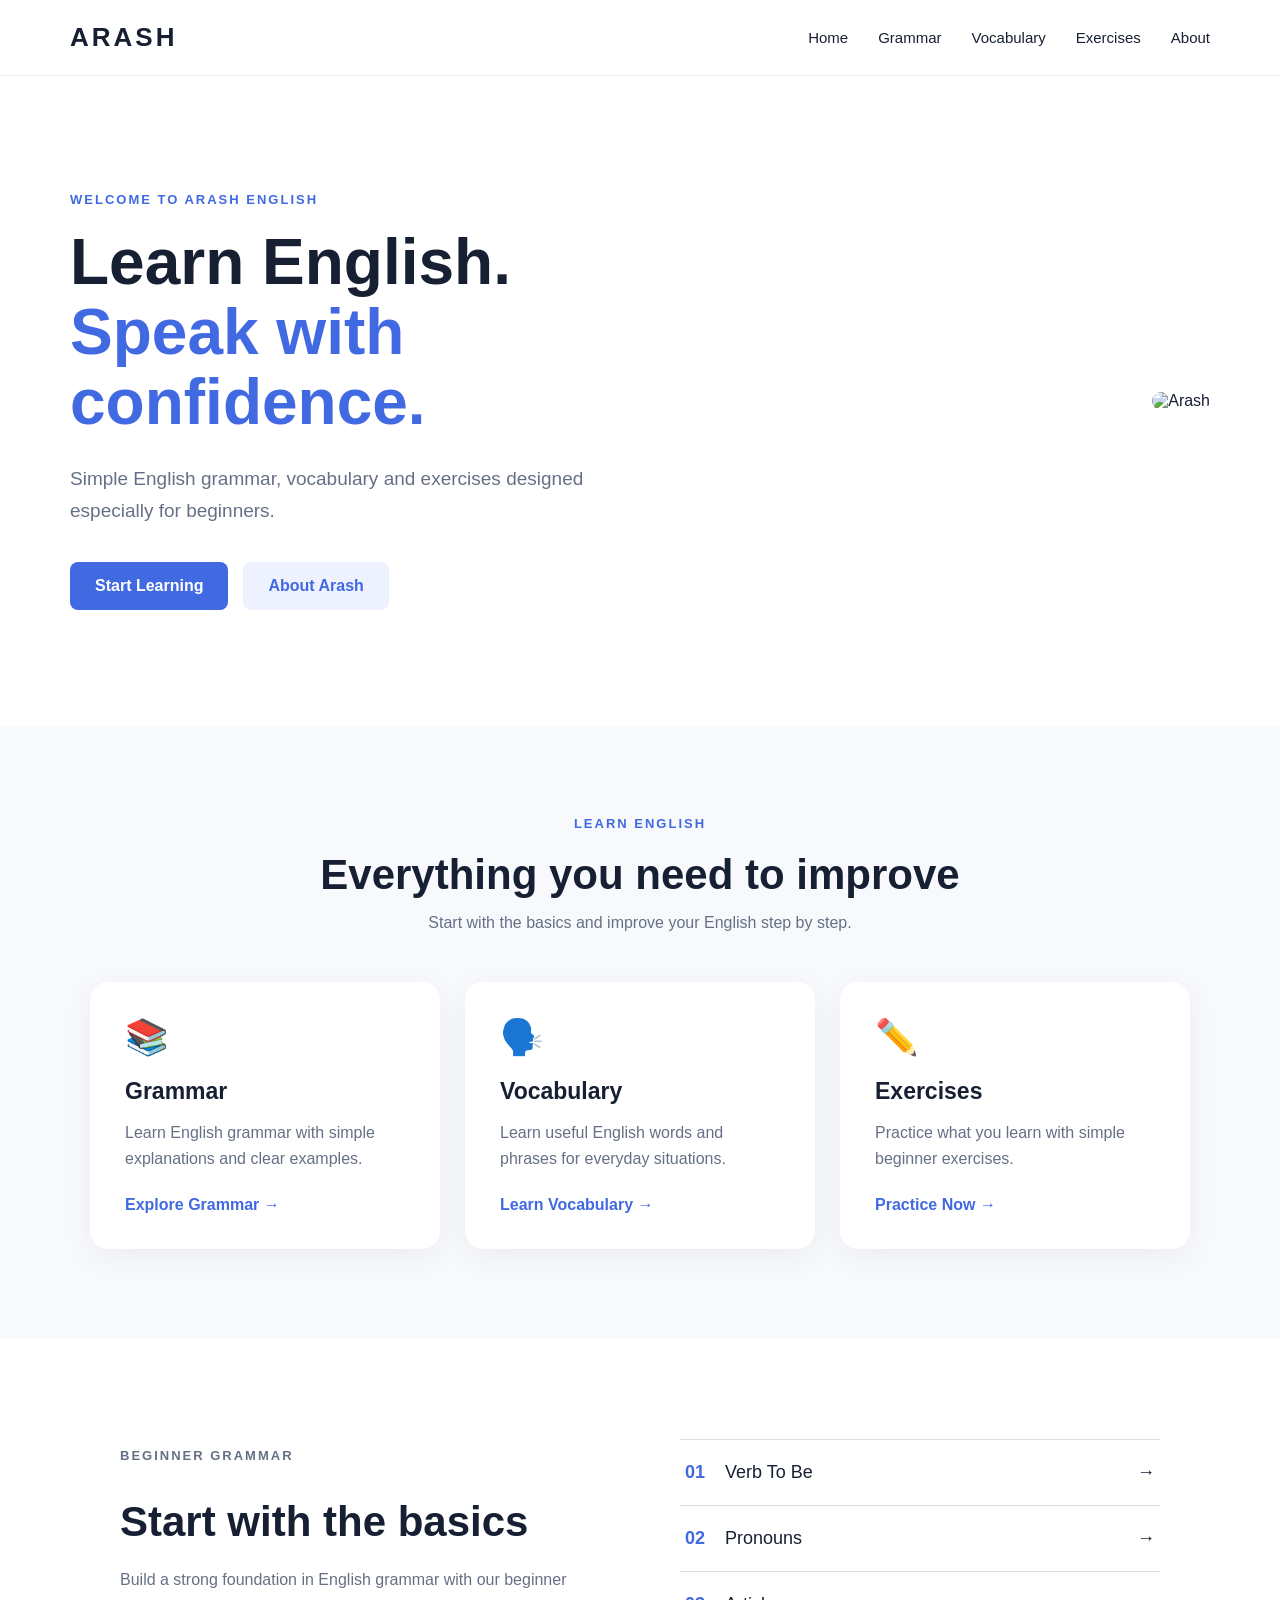
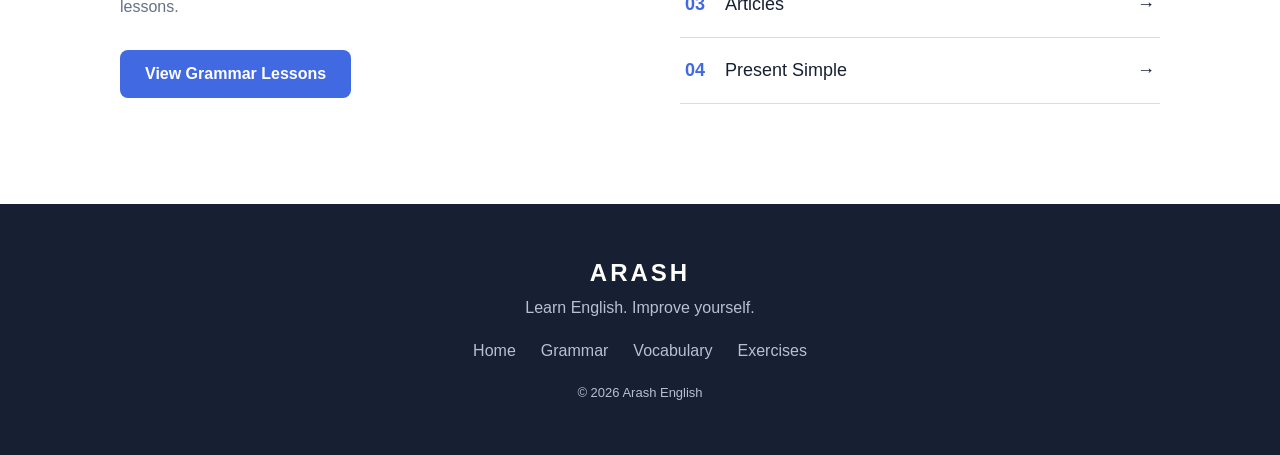
==== index.html @ e454b67d "Add files via upload" ====
<!DOCTYPE html>
<html lang="en">
<head>
    <meta charset="UTF-8">
    <meta name="viewport" content="width=device-width, initial-scale=1.0">

    <title>Arash English | Learn English</title>

    <link rel="stylesheet" href="style.css">
</head>

<body>

    <!-- Navigation -->
    <header>
        <nav class="navbar">

            <a href="index.html" class="logo">
                ARASH
            </a>

            <div class="nav-links">
                <a href="index.html">Home</a>
                <a href="grammar.html">Grammar</a>
                <a href="vocabulary.html">Vocabulary</a>
                <a href="exercises.html">Exercises</a>
                <a href="about.html">About</a>
            </div>

        </nav>
    </header>


    <!-- Hero -->
    <section class="hero">

        <div class="hero-content">

            <p class="eyebrow">
                WELCOME TO ARASH ENGLISH
            </p>

            <h1>
                Learn English.
                <span>Speak with confidence.</span>
            </h1>

            <p class="hero-description">
                Simple English grammar, vocabulary and exercises
                designed especially for beginners.
            </p>

            <div class="hero-buttons">
                <a href="grammar.html" class="button">
                    Start Learning
                </a>

                <a href="about.html" class="button secondary">
                    About Arash
                </a>
            </div>

        </div>


        <div class="hero-photo">

            <img src="images/arash.jpg" alt="Arash">

        </div>

    </section>


    <!-- Learning sections -->
    <section class="learning">

        <p class="eyebrow center">
            LEARN ENGLISH
        </p>

        <h2>Everything you need to improve</h2>

        <p class="section-description">
            Start with the basics and improve your English step by step.
        </p>


        <div class="feature-grid">

            <a href="grammar.html" class="feature-card">

                <div class="icon">📚</div>

                <h3>Grammar</h3>

                <p>
                    Learn English grammar with simple explanations
                    and clear examples.
                </p>

                <span>Explore Grammar →</span>

            </a>


            <a href="vocabulary.html" class="feature-card">

                <div class="icon">🗣️</div>

                <h3>Vocabulary</h3>

                <p>
                    Learn useful English words and phrases
                    for everyday situations.
                </p>

                <span>Learn Vocabulary →</span>

            </a>


            <a href="exercises.html" class="feature-card">

                <div class="icon">✏️</div>

                <h3>Exercises</h3>

                <p>
                    Practice what you learn with simple
                    beginner exercises.
                </p>

                <span>Practice Now →</span>

            </a>

        </div>

    </section>


    <!-- Grammar preview -->
    <section class="grammar-preview">

        <div>

            <p class="eyebrow">
                BEGINNER GRAMMAR
            </p>

            <h2>
                Start with the basics
            </h2>

            <p>
                Build a strong foundation in English grammar
                with our beginner lessons.
            </p>

            <a href="grammar.html" class="button">
                View Grammar Lessons
            </a>

        </div>


        <div class="grammar-list">

            <a href="grammar.html">
                <strong>01</strong>
                Verb To Be
                <span>→</span>
            </a>

            <a href="grammar.html">
                <strong>02</strong>
                Pronouns
                <span>→</span>
            </a>

            <a href="grammar.html">
                <strong>03</strong>
                Articles
                <span>→</span>
            </a>

            <a href="grammar.html">
                <strong>04</strong>
                Present Simple
                <span>→</span>
            </a>

        </div>

    </section>


    <!-- Footer -->
    <footer>

        <h2>ARASH</h2>

        <p>
            Learn English. Improve yourself.
        </p>

        <div class="footer-links">
            <a href="index.html">Home</a>
            <a href="grammar.html">Grammar</a>
            <a href="vocabulary.html">Vocabulary</a>
            <a href="exercises.html">Exercises</a>
        </div>

        <p class="copyright">
            © 2026 Arash English
        </p>

    </footer>

</body>
</html>
---- style.css ----
* {
    margin: 0;
    padding: 0;
    box-sizing: border-box;
}

body {
    font-family: Arial, sans-serif;
    color: #172033;
    background: #ffffff;
}


/* NAVIGATION */

header {
    border-bottom: 1px solid #eeeeee;
}

.navbar {
    max-width: 1200px;
    margin: auto;
    padding: 22px 30px;

    display: flex;
    align-items: center;
    justify-content: space-between;
}

.logo {
    font-size: 26px;
    font-weight: bold;
    letter-spacing: 3px;
    color: #172033;
    text-decoration: none;
}

.nav-links {
    display: flex;
    gap: 30px;
}

.nav-links a {
    color: #172033;
    text-decoration: none;
    font-size: 15px;
}

.nav-links a:hover {
    color: #4169e1;
}


/* HERO */

.hero {
    max-width: 1200px;
    margin: auto;

    min-height: 650px;

    padding: 80px 30px;

    display: flex;
    align-items: center;
    justify-content: space-between;

    gap: 60px;
}

.hero-content {
    max-width: 650px;
}

.eyebrow {
    color: #4169e1;
    font-size: 13px;
    font-weight: bold;
    letter-spacing: 2px;
    margin-bottom: 20px;
}

.hero h1 {
    font-size: 64px;
    line-height: 1.1;
    margin-bottom: 25px;
}

.hero h1 span {
    display: block;
    color: #4169e1;
}

.hero-description {
    color: #667085;
    font-size: 19px;
    line-height: 1.7;
    max-width: 580px;
    margin-bottom: 35px;
}

.hero-buttons {
    display: flex;
    gap: 15px;
}

.button {
    display: inline-block;

    padding: 15px 25px;

    background: #4169e1;
    color: white;

    text-decoration: none;

    border-radius: 8px;

    font-weight: bold;
}

.button:hover {
    background: #3154c7;
}

.button.secondary {
    background: #eef2ff;
    color: #4169e1;
}

.hero-photo img {
    width: 380px;
    height: 420px;

    object-fit: cover;

    border-radius: 30px;
}


/* LEARNING */

.learning {
    background: #f7f9fc;
    padding: 90px 30px;

    text-align: center;
}

.center {
    text-align: center;
}

.learning h2 {
    font-size: 42px;
    margin-bottom: 15px;
}

.section-description {
    color: #667085;
    margin-bottom: 50px;
}

.feature-grid {
    max-width: 1100px;
    margin: auto;

    display: grid;
    grid-template-columns: repeat(3, 1fr);

    gap: 25px;
}

.feature-card {
    background: white;

    padding: 35px;

    border-radius: 18px;

    text-align: left;

    text-decoration: none;

    color: #172033;

    box-shadow: 0 8px 30px rgba(0,0,0,0.05);

    transition: transform 0.2s;
}

.feature-card:hover {
    transform: translateY(-5px);
}

.icon {
    font-size: 35px;
    margin-bottom: 20px;
}

.feature-card h3 {
    font-size: 23px;
    margin-bottom: 15px;
}

.feature-card p {
    color: #667085;
    line-height: 1.6;
    margin-bottom: 25px;
}

.feature-card span {
    color: #4169e1;
    font-weight: bold;
}


/* GRAMMAR PREVIEW */

.grammar-preview {
    max-width: 1100px;
    margin: auto;

    padding: 100px 30px;

    display: grid;

    grid-template-columns: 1fr 1fr;

    gap: 80px;

    align-items: center;
}

.grammar-preview h2 {
    font-size: 42px;
    margin-bottom: 20px;
}

.grammar-preview p {
    color: #667085;
    line-height: 1.7;
    margin-bottom: 30px;
}

.grammar-list {
    border-top: 1px solid #ddd;
}

.grammar-list a {
    display: flex;

    align-items: center;

    gap: 20px;

    padding: 22px 5px;

    border-bottom: 1px solid #ddd;

    color: #172033;

    text-decoration: none;

    font-size: 18px;
}

.grammar-list strong {
    color: #4169e1;
}

.grammar-list span {
    margin-left: auto;
}


/* GENERAL PAGES */

.page {
    max-width: 1100px;

    margin: auto;

    padding: 80px 30px;
}

.page h1 {
    font-size: 52px;
    margin-bottom: 20px;
}

.page-intro {
    color: #667085;

    font-size: 18px;

    line-height: 1.7;

    max-width: 650px;

    margin-bottom: 50px;
}


/* LESSON GRID */

.lesson-grid {
    display: grid;

    grid-template-columns: repeat(3, 1fr);

    gap: 25px;
}

.lesson-card {
    padding: 30px;

    border: 1px solid #eeeeee;

    border-radius: 15px;

    text-decoration: none;

    color: #172033;

    transition: 0.2s;
}

.lesson-card:hover {
    border-color: #4169e1;

    transform: translateY(-4px);
}

.lesson-card > span {
    color: #4169e1;

    font-weight: bold;
}

.lesson-card h2 {
    margin: 20px 0 12px;
}

.lesson-card p {
    color: #667085;

    line-height: 1.6;

    margin-bottom: 25px;
}

.lesson-card strong {
    color: #4169e1;
}


/* LESSON */

.lesson {
    max-width: 900px;

    margin: auto;

    padding: 70px 30px;
}

.lesson h1 {
    font-size: 52px;

    margin-bottom: 20px;
}

.lesson-box {
    background: #f7f9fc;

    padding: 35px;

    border-radius: 15px;

    margin-bottom: 25px;
}

.lesson-box h2 {
    margin-bottom: 15px;
}

.lesson-box p {
    color: #4b5563;

    line-height: 1.7;
}

.examples {
    display: flex;

    flex-direction: column;

    gap: 10px;

    margin-top: 15px;
}


/* TABLE */

table {
    width: 100%;

    border-collapse: collapse;

    margin-top: 25px;

    background: white;
}

th,
td {
    padding: 15px;

    text-align: left;

    border-bottom: 1px solid #eeeeee;
}

th {
    background: #4169e1;

    color: white;
}


/* PRACTICE */

.practice button,
.exercise button {
    border: none;

    background: #eef2ff;

    color: #4169e1;

    padding: 12px 20px;

    border-radius: 7px;

    margin: 15px 5px 5px 0;

    cursor: pointer;

    font-weight: bold;
}

.practice button:hover,
.exercise button:hover {
    background: #4169e1;

    color: white;
}

#result,
[id^="answer"] {
    margin-top: 20px;

    font-weight: bold;

    color: #4169e1 !important;
}


/* VOCABULARY */

.word-grid {
    display: grid;

    grid-template-columns: repeat(3, 1fr);

    gap: 25px;
}

.word-card {
    padding: 30px;

    background: #f7f9fc;

    border-radius: 15px;
}

.word-card h2 {
    margin-bottom: 15px;
}

.word-card p {
    color: #667085;

    line-height: 1.6;

    margin-bottom: 20px;
}


/* EXERCISES */

.exercise {
    background: #f7f9fc;

    padding: 35px;

    border-radius: 15px;

    margin-bottom: 25px;
}

.exercise h2 {
    margin-bottom: 20px;
}

.exercise p {
    font-size: 18px;

    margin-bottom: 15px;
}


/* ABOUT */

.about {
    max-width: 1000px;

    margin: auto;

    padding: 100px 30px;

    display: grid;

    grid-template-columns: 1fr 1fr;

    gap: 80px;

    align-items: center;
}

.about-image img {
    width: 100%;

    max-width: 400px;

    height: 450px;

    object-fit: cover;

    border-radius: 25px;
}

.about-text h1 {
    font-size: 50px;

    line-height: 1.1;

    margin-bottom: 25px;
}

.about-text h1 span {
    color: #4169e1;
}

.about-text p:not(.eyebrow) {
    color: #667085;

    line-height: 1.8;

    margin-bottom: 20px;
}


/* FOOTER */

footer {
    background: #172033;

    color: white;

    text-align: center;

    padding: 55px 20px;
}

footer h2 {
    margin-bottom: 12px;

    letter-spacing: 3px;
}

footer p {
    color: #b8c0d0;
}

.footer-links {
    margin: 25px 0;

    display: flex;

    justify-content: center;

    gap: 25px;
}

.footer-links a {
    color: #b8c0d0;

    text-decoration: none;
}

.copyright {
    font-size: 13px;
}


/* MOBILE */

@media (max-width: 800px) {

    .nav-links {
        gap: 12px;
    }

    .nav-links a {
        font-size: 13px;
    }

    .hero {
        flex-direction: column;

        text-align: center;

        padding-top: 60px;
    }

    .hero h1 {
        font-size: 45px;
    }

    .hero-buttons {
        justify-content: center;
    }

    .feature-grid,
    .lesson-grid,
    .word-grid {
        grid-template-columns: 1fr;
    }

    .grammar-preview,
    .about {
        grid-template-columns: 1fr;

        gap: 40px;
    }

    .grammar-preview {
        padding: 70px 30px;
    }

    .about {
        text-align: center;
    }

    .about-image img {
        margin: auto;
    }

}
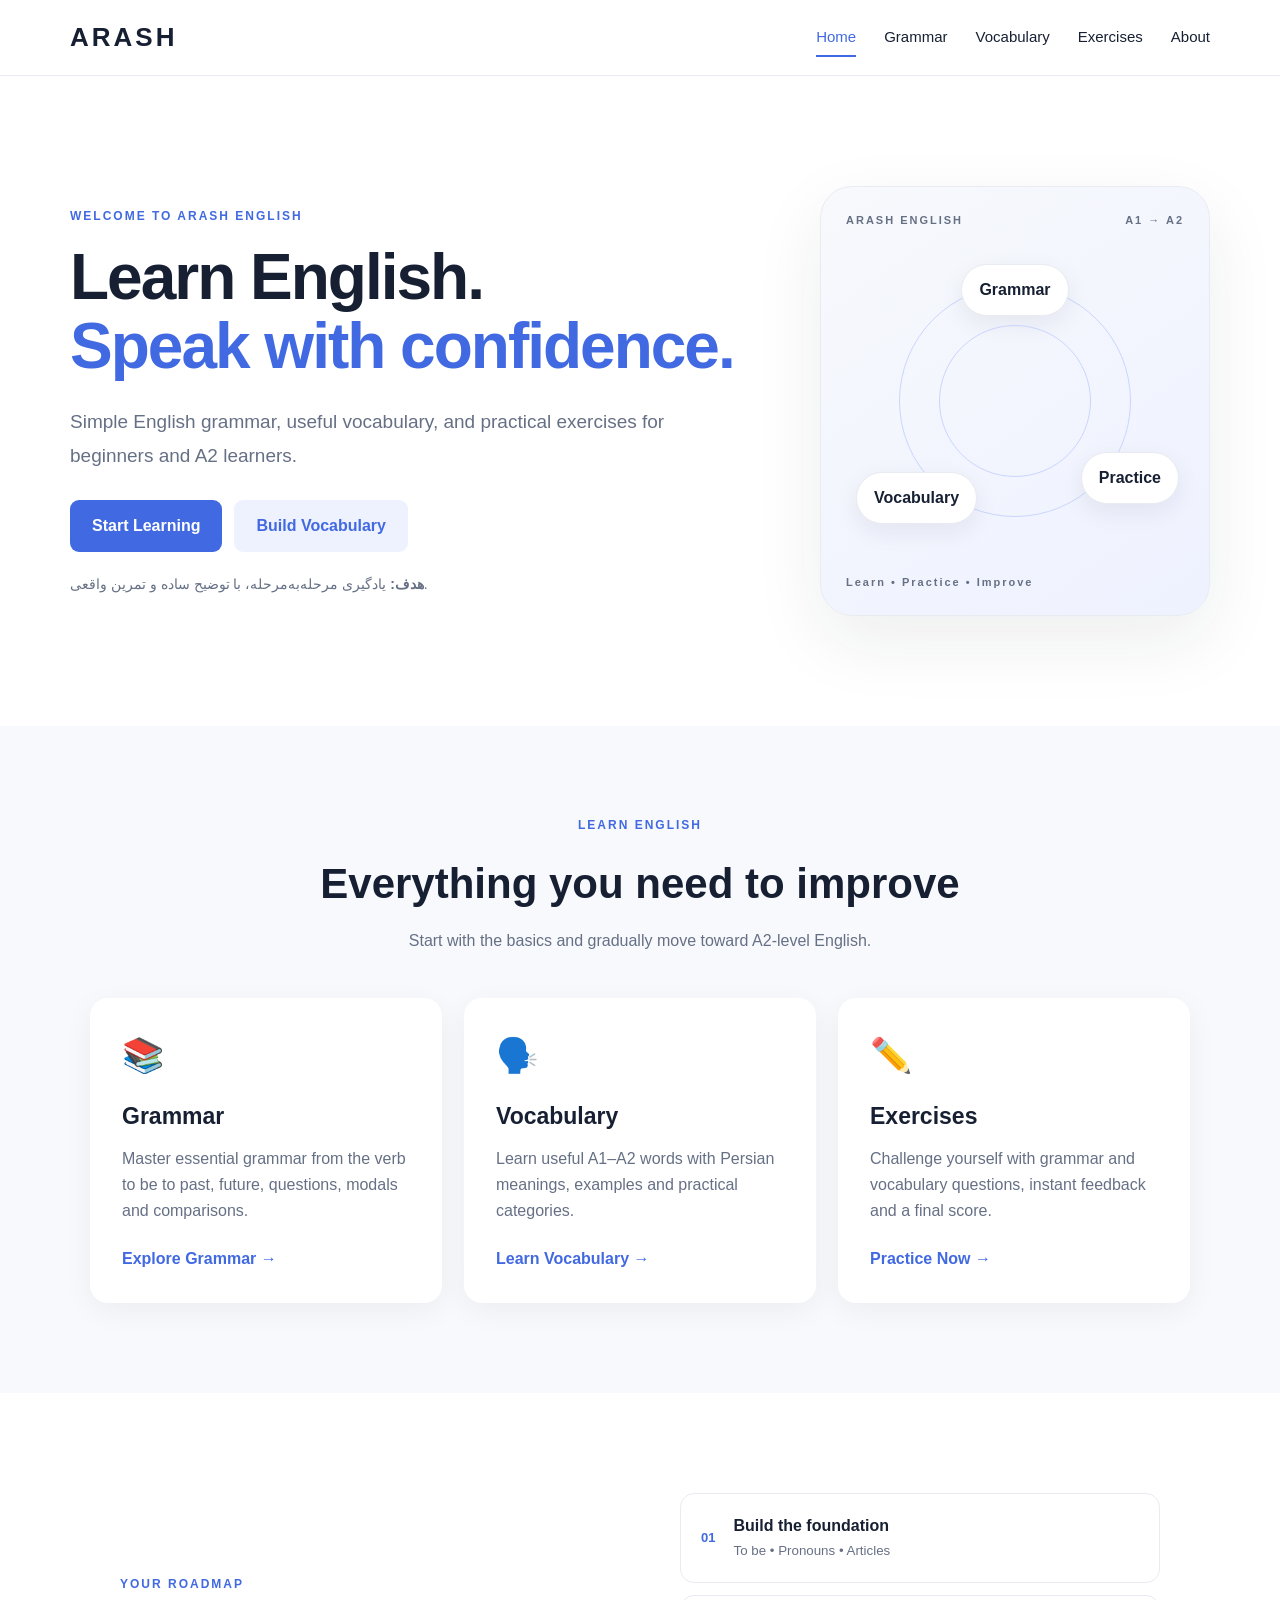
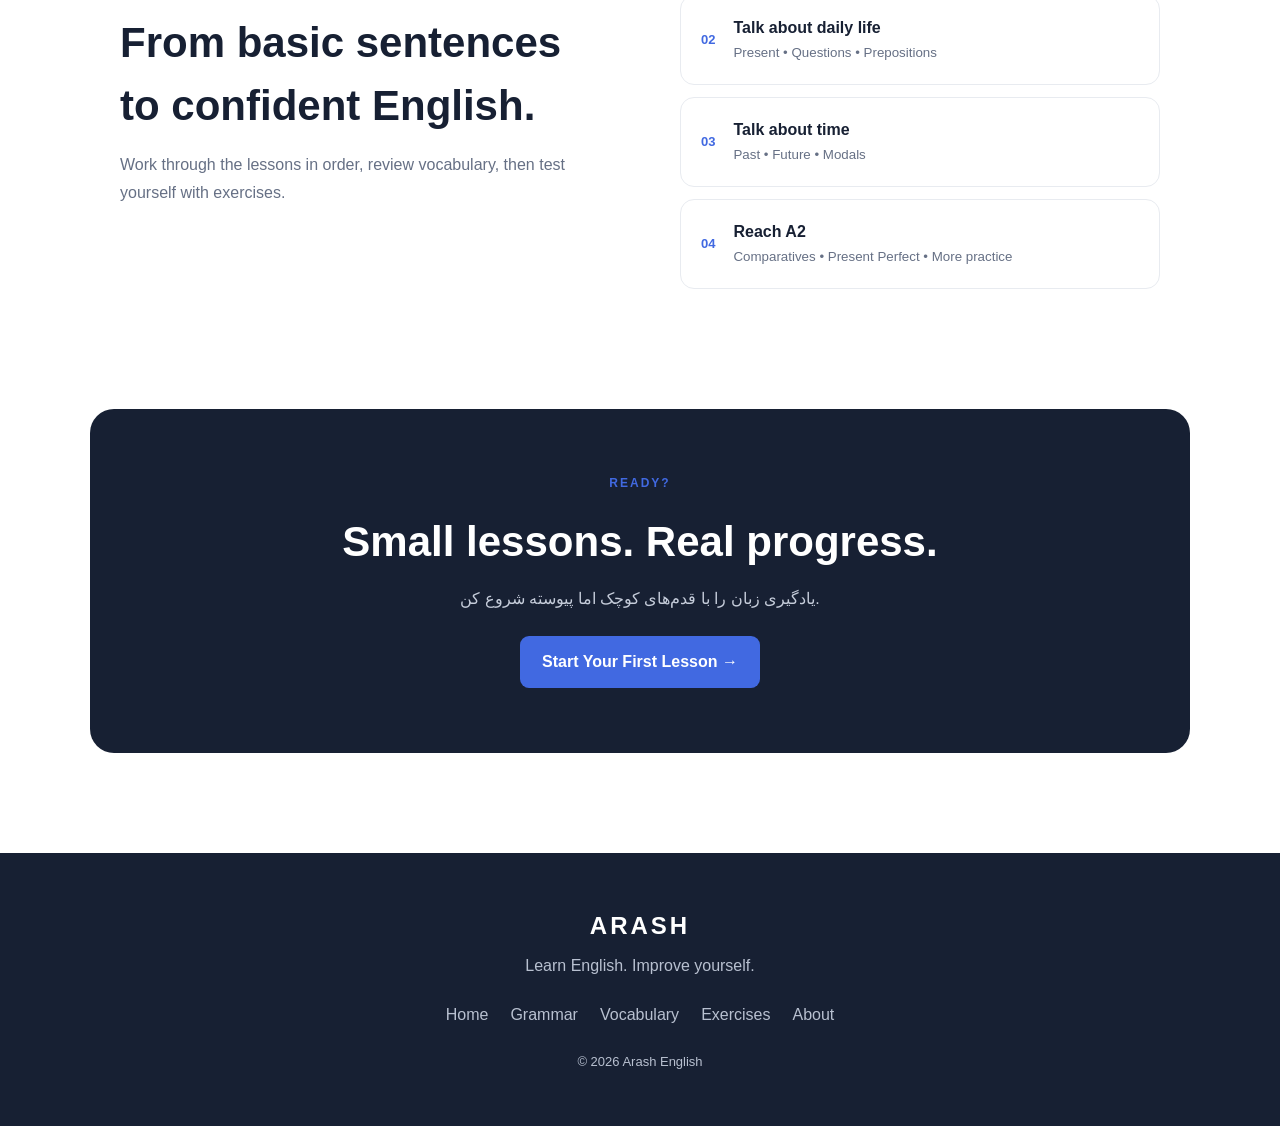
==== commit 13e6b066: "Add files via upload" ====
--- a/index.html
+++ b/index.html
@@ -1,222 +1,73 @@
-<!DOCTYPE html>
-<html lang="en">
-<head>
-    <meta charset="UTF-8">
-    <meta name="viewport" content="width=device-width, initial-scale=1.0">
-
-    <title>Arash English | Learn English</title>
-
-    <link rel="stylesheet" href="style.css">
-</head>
-
-<body>
-
-    <!-- Navigation -->
-    <header>
-        <nav class="navbar">
-
-            <a href="index.html" class="logo">
-                ARASH
-            </a>
-
-            <div class="nav-links">
-                <a href="index.html">Home</a>
-                <a href="grammar.html">Grammar</a>
-                <a href="vocabulary.html">Vocabulary</a>
-                <a href="exercises.html">Exercises</a>
-                <a href="about.html">About</a>
-            </div>
-
-        </nav>
-    </header>
-
-
-    <!-- Hero -->
-    <section class="hero">
-
-        <div class="hero-content">
-
-            <p class="eyebrow">
-                WELCOME TO ARASH ENGLISH
-            </p>
-
-            <h1>
-                Learn English.
-                <span>Speak with confidence.</span>
-            </h1>
-
-            <p class="hero-description">
-                Simple English grammar, vocabulary and exercises
-                designed especially for beginners.
-            </p>
-
-            <div class="hero-buttons">
-                <a href="grammar.html" class="button">
-                    Start Learning
-                </a>
-
-                <a href="about.html" class="button secondary">
-                    About Arash
-                </a>
-            </div>
-
-        </div>
-
-
-        <div class="hero-photo">
-
-            <img src="images/arash.jpg" alt="Arash">
-
-        </div>
-
-    </section>
-
-
-    <!-- Learning sections -->
-    <section class="learning">
-
-        <p class="eyebrow center">
-            LEARN ENGLISH
-        </p>
-
-        <h2>Everything you need to improve</h2>
-
-        <p class="section-description">
-            Start with the basics and improve your English step by step.
-        </p>
-
-
-        <div class="feature-grid">
-
-            <a href="grammar.html" class="feature-card">
-
-                <div class="icon">📚</div>
-
-                <h3>Grammar</h3>
-
-                <p>
-                    Learn English grammar with simple explanations
-                    and clear examples.
-                </p>
-
-                <span>Explore Grammar →</span>
-
-            </a>
-
-
-            <a href="vocabulary.html" class="feature-card">
-
-                <div class="icon">🗣️</div>
-
-                <h3>Vocabulary</h3>
-
-                <p>
-                    Learn useful English words and phrases
-                    for everyday situations.
-                </p>
-
-                <span>Learn Vocabulary →</span>
-
-            </a>
-
-
-            <a href="exercises.html" class="feature-card">
-
-                <div class="icon">✏️</div>
-
-                <h3>Exercises</h3>
-
-                <p>
-                    Practice what you learn with simple
-                    beginner exercises.
-                </p>
-
-                <span>Practice Now →</span>
-
-            </a>
-
-        </div>
-
-    </section>
-
-
-    <!-- Grammar preview -->
-    <section class="grammar-preview">
-
-        <div>
-
-            <p class="eyebrow">
-                BEGINNER GRAMMAR
-            </p>
-
-            <h2>
-                Start with the basics
-            </h2>
-
-            <p>
-                Build a strong foundation in English grammar
-                with our beginner lessons.
-            </p>
-
-            <a href="grammar.html" class="button">
-                View Grammar Lessons
-            </a>
-
-        </div>
-
-
-        <div class="grammar-list">
-
-            <a href="grammar.html">
-                <strong>01</strong>
-                Verb To Be
-                <span>→</span>
-            </a>
-
-            <a href="grammar.html">
-                <strong>02</strong>
-                Pronouns
-                <span>→</span>
-            </a>
-
-            <a href="grammar.html">
-                <strong>03</strong>
-                Articles
-                <span>→</span>
-            </a>
-
-            <a href="grammar.html">
-                <strong>04</strong>
-                Present Simple
-                <span>→</span>
-            </a>
-
-        </div>
-
-    </section>
-
-
-    <!-- Footer -->
-    <footer>
-
-        <h2>ARASH</h2>
-
-        <p>
-            Learn English. Improve yourself.
-        </p>
-
-        <div class="footer-links">
-            <a href="index.html">Home</a>
-            <a href="grammar.html">Grammar</a>
-            <a href="vocabulary.html">Vocabulary</a>
-            <a href="exercises.html">Exercises</a>
-        </div>
-
-        <p class="copyright">
-            © 2026 Arash English
-        </p>
-
-    </footer>
-
-</body>
-</html>+<!DOCTYPE html>
+<html lang="en">
+<head>
+<meta charset="UTF-8">
+<meta name="viewport" content="width=device-width, initial-scale=1.0">
+<meta name="description" content="Arash English — simple English grammar, vocabulary and exercises for beginners and A2 learners.">
+<title>Arash English | Learn English</title>
+<link rel="stylesheet" href="style.css">
+</head>
+<body>
+<header>
+<nav class="navbar">
+<a href="index.html" class="logo">ARASH</a>
+<button class="menu-toggle" aria-label="Open menu" aria-expanded="false">☰</button>
+<div class="nav-links">
+<a class="active" href="index.html">Home</a>
+<a href="grammar.html">Grammar</a>
+<a href="vocabulary.html">Vocabulary</a>
+<a href="exercises.html">Exercises</a>
+<a href="about.html">About</a>
+</div>
+</nav>
+</header>
+
+<main>
+<section class="hero">
+<div class="hero-content">
+<p class="eyebrow">WELCOME TO ARASH ENGLISH</p>
+<h1>Learn English.<span>Speak with confidence.</span></h1>
+<p class="hero-description">Simple English grammar, useful vocabulary, and practical exercises for beginners and A2 learners.</p>
+<div class="hero-buttons">
+<a href="grammar.html" class="button">Start Learning</a>
+<a href="vocabulary.html" class="button secondary">Build Vocabulary</a>
+</div>
+<div class="hero-note"><strong>هدف:</strong> یادگیری مرحله‌به‌مرحله، با توضیح ساده و تمرین واقعی.</div>
+</div>
+<div class="hero-card">
+<div class="hero-card-top"><span>ARASH ENGLISH</span><span>A1 → A2</span></div>
+<div class="hero-orbit"><span>Grammar</span><span>Vocabulary</span><span>Practice</span></div>
+<div class="hero-card-bottom">Learn • Practice • Improve</div>
+</div>
+</section>
+
+<section class="learning">
+<p class="eyebrow center">LEARN ENGLISH</p>
+<h2>Everything you need to improve</h2>
+<p class="section-description">Start with the basics and gradually move toward A2-level English.</p>
+<div class="feature-grid">
+<a href="grammar.html" class="feature-card"><div class="icon">📚</div><h3>Grammar</h3><p>Master essential grammar from the verb to be to past, future, questions, modals and comparisons.</p><span>Explore Grammar →</span></a>
+<a href="vocabulary.html" class="feature-card"><div class="icon">🗣️</div><h3>Vocabulary</h3><p>Learn useful A1–A2 words with Persian meanings, examples and practical categories.</p><span>Learn Vocabulary →</span></a>
+<a href="exercises.html" class="feature-card"><div class="icon">✏️</div><h3>Exercises</h3><p>Challenge yourself with grammar and vocabulary questions, instant feedback and a final score.</p><span>Practice Now →</span></a>
+</div>
+</section>
+
+<section class="roadmap">
+<div><p class="eyebrow">YOUR ROADMAP</p><h2>From basic sentences to confident English.</h2><p>Work through the lessons in order, review vocabulary, then test yourself with exercises.</p></div>
+<div class="roadmap-steps">
+<div><b>01</b><span>Build the foundation<br><small>To be • Pronouns • Articles</small></span></div>
+<div><b>02</b><span>Talk about daily life<br><small>Present • Questions • Prepositions</small></span></div>
+<div><b>03</b><span>Talk about time<br><small>Past • Future • Modals</small></span></div>
+<div><b>04</b><span>Reach A2<br><small>Comparatives • Present Perfect • More practice</small></span></div>
+</div>
+</section>
+
+<section class="cta">
+<p class="eyebrow">READY?</p><h2>Small lessons. Real progress.</h2><p>یادگیری زبان را با قدم‌های کوچک اما پیوسته شروع کن.</p><a href="grammar.html" class="button">Start Your First Lesson →</a>
+</section>
+</main>
+
+<footer><h2>ARASH</h2><p>Learn English. Improve yourself.</p><div class="footer-links"><a href="index.html">Home</a><a href="grammar.html">Grammar</a><a href="vocabulary.html">Vocabulary</a><a href="exercises.html">Exercises</a><a href="about.html">About</a></div><p class="copyright">© 2026 Arash English</p></footer>
+<script src="script.js"></script>
+</body>
+</html>
--- a/style.css
+++ b/style.css
@@ -1,672 +1,37 @@
-* {
-    margin: 0;
-    padding: 0;
-    box-sizing: border-box;
-}
-
-body {
-    font-family: Arial, sans-serif;
-    color: #172033;
-    background: #ffffff;
-}
-
-
-/* NAVIGATION */
-
-header {
-    border-bottom: 1px solid #eeeeee;
-}
-
-.navbar {
-    max-width: 1200px;
-    margin: auto;
-    padding: 22px 30px;
-
-    display: flex;
-    align-items: center;
-    justify-content: space-between;
-}
-
-.logo {
-    font-size: 26px;
-    font-weight: bold;
-    letter-spacing: 3px;
-    color: #172033;
-    text-decoration: none;
-}
-
-.nav-links {
-    display: flex;
-    gap: 30px;
-}
-
-.nav-links a {
-    color: #172033;
-    text-decoration: none;
-    font-size: 15px;
-}
-
-.nav-links a:hover {
-    color: #4169e1;
-}
-
-
-/* HERO */
-
-.hero {
-    max-width: 1200px;
-    margin: auto;
-
-    min-height: 650px;
-
-    padding: 80px 30px;
-
-    display: flex;
-    align-items: center;
-    justify-content: space-between;
-
-    gap: 60px;
-}
-
-.hero-content {
-    max-width: 650px;
-}
-
-.eyebrow {
-    color: #4169e1;
-    font-size: 13px;
-    font-weight: bold;
-    letter-spacing: 2px;
-    margin-bottom: 20px;
-}
-
-.hero h1 {
-    font-size: 64px;
-    line-height: 1.1;
-    margin-bottom: 25px;
-}
-
-.hero h1 span {
-    display: block;
-    color: #4169e1;
-}
-
-.hero-description {
-    color: #667085;
-    font-size: 19px;
-    line-height: 1.7;
-    max-width: 580px;
-    margin-bottom: 35px;
-}
-
-.hero-buttons {
-    display: flex;
-    gap: 15px;
-}
-
-.button {
-    display: inline-block;
-
-    padding: 15px 25px;
-
-    background: #4169e1;
-    color: white;
-
-    text-decoration: none;
-
-    border-radius: 8px;
-
-    font-weight: bold;
-}
-
-.button:hover {
-    background: #3154c7;
-}
-
-.button.secondary {
-    background: #eef2ff;
-    color: #4169e1;
-}
-
-.hero-photo img {
-    width: 380px;
-    height: 420px;
-
-    object-fit: cover;
-
-    border-radius: 30px;
-}
-
-
-/* LEARNING */
-
-.learning {
-    background: #f7f9fc;
-    padding: 90px 30px;
-
-    text-align: center;
-}
-
-.center {
-    text-align: center;
-}
-
-.learning h2 {
-    font-size: 42px;
-    margin-bottom: 15px;
-}
-
-.section-description {
-    color: #667085;
-    margin-bottom: 50px;
-}
-
-.feature-grid {
-    max-width: 1100px;
-    margin: auto;
-
-    display: grid;
-    grid-template-columns: repeat(3, 1fr);
-
-    gap: 25px;
-}
-
-.feature-card {
-    background: white;
-
-    padding: 35px;
-
-    border-radius: 18px;
-
-    text-align: left;
-
-    text-decoration: none;
-
-    color: #172033;
-
-    box-shadow: 0 8px 30px rgba(0,0,0,0.05);
-
-    transition: transform 0.2s;
-}
-
-.feature-card:hover {
-    transform: translateY(-5px);
-}
-
-.icon {
-    font-size: 35px;
-    margin-bottom: 20px;
-}
-
-.feature-card h3 {
-    font-size: 23px;
-    margin-bottom: 15px;
-}
-
-.feature-card p {
-    color: #667085;
-    line-height: 1.6;
-    margin-bottom: 25px;
-}
-
-.feature-card span {
-    color: #4169e1;
-    font-weight: bold;
-}
-
-
-/* GRAMMAR PREVIEW */
-
-.grammar-preview {
-    max-width: 1100px;
-    margin: auto;
-
-    padding: 100px 30px;
-
-    display: grid;
-
-    grid-template-columns: 1fr 1fr;
-
-    gap: 80px;
-
-    align-items: center;
-}
-
-.grammar-preview h2 {
-    font-size: 42px;
-    margin-bottom: 20px;
-}
-
-.grammar-preview p {
-    color: #667085;
-    line-height: 1.7;
-    margin-bottom: 30px;
-}
-
-.grammar-list {
-    border-top: 1px solid #ddd;
-}
-
-.grammar-list a {
-    display: flex;
-
-    align-items: center;
-
-    gap: 20px;
-
-    padding: 22px 5px;
-
-    border-bottom: 1px solid #ddd;
-
-    color: #172033;
-
-    text-decoration: none;
-
-    font-size: 18px;
-}
-
-.grammar-list strong {
-    color: #4169e1;
-}
-
-.grammar-list span {
-    margin-left: auto;
-}
-
-
-/* GENERAL PAGES */
-
-.page {
-    max-width: 1100px;
-
-    margin: auto;
-
-    padding: 80px 30px;
-}
-
-.page h1 {
-    font-size: 52px;
-    margin-bottom: 20px;
-}
-
-.page-intro {
-    color: #667085;
-
-    font-size: 18px;
-
-    line-height: 1.7;
-
-    max-width: 650px;
-
-    margin-bottom: 50px;
-}
-
-
-/* LESSON GRID */
-
-.lesson-grid {
-    display: grid;
-
-    grid-template-columns: repeat(3, 1fr);
-
-    gap: 25px;
-}
-
-.lesson-card {
-    padding: 30px;
-
-    border: 1px solid #eeeeee;
-
-    border-radius: 15px;
-
-    text-decoration: none;
-
-    color: #172033;
-
-    transition: 0.2s;
-}
-
-.lesson-card:hover {
-    border-color: #4169e1;
-
-    transform: translateY(-4px);
-}
-
-.lesson-card > span {
-    color: #4169e1;
-
-    font-weight: bold;
-}
-
-.lesson-card h2 {
-    margin: 20px 0 12px;
-}
-
-.lesson-card p {
-    color: #667085;
-
-    line-height: 1.6;
-
-    margin-bottom: 25px;
-}
-
-.lesson-card strong {
-    color: #4169e1;
-}
-
-
-/* LESSON */
-
-.lesson {
-    max-width: 900px;
-
-    margin: auto;
-
-    padding: 70px 30px;
-}
-
-.lesson h1 {
-    font-size: 52px;
-
-    margin-bottom: 20px;
-}
-
-.lesson-box {
-    background: #f7f9fc;
-
-    padding: 35px;
-
-    border-radius: 15px;
-
-    margin-bottom: 25px;
-}
-
-.lesson-box h2 {
-    margin-bottom: 15px;
-}
-
-.lesson-box p {
-    color: #4b5563;
-
-    line-height: 1.7;
-}
-
-.examples {
-    display: flex;
-
-    flex-direction: column;
-
-    gap: 10px;
-
-    margin-top: 15px;
-}
-
-
-/* TABLE */
-
-table {
-    width: 100%;
-
-    border-collapse: collapse;
-
-    margin-top: 25px;
-
-    background: white;
-}
-
-th,
-td {
-    padding: 15px;
-
-    text-align: left;
-
-    border-bottom: 1px solid #eeeeee;
-}
-
-th {
-    background: #4169e1;
-
-    color: white;
-}
-
-
-/* PRACTICE */
-
-.practice button,
-.exercise button {
-    border: none;
-
-    background: #eef2ff;
-
-    color: #4169e1;
-
-    padding: 12px 20px;
-
-    border-radius: 7px;
-
-    margin: 15px 5px 5px 0;
-
-    cursor: pointer;
-
-    font-weight: bold;
-}
-
-.practice button:hover,
-.exercise button:hover {
-    background: #4169e1;
-
-    color: white;
-}
-
-#result,
-[id^="answer"] {
-    margin-top: 20px;
-
-    font-weight: bold;
-
-    color: #4169e1 !important;
-}
-
-
-/* VOCABULARY */
-
-.word-grid {
-    display: grid;
-
-    grid-template-columns: repeat(3, 1fr);
-
-    gap: 25px;
-}
-
-.word-card {
-    padding: 30px;
-
-    background: #f7f9fc;
-
-    border-radius: 15px;
-}
-
-.word-card h2 {
-    margin-bottom: 15px;
-}
-
-.word-card p {
-    color: #667085;
-
-    line-height: 1.6;
-
-    margin-bottom: 20px;
-}
-
-
-/* EXERCISES */
-
-.exercise {
-    background: #f7f9fc;
-
-    padding: 35px;
-
-    border-radius: 15px;
-
-    margin-bottom: 25px;
-}
-
-.exercise h2 {
-    margin-bottom: 20px;
-}
-
-.exercise p {
-    font-size: 18px;
-
-    margin-bottom: 15px;
-}
-
-
-/* ABOUT */
-
-.about {
-    max-width: 1000px;
-
-    margin: auto;
-
-    padding: 100px 30px;
-
-    display: grid;
-
-    grid-template-columns: 1fr 1fr;
-
-    gap: 80px;
-
-    align-items: center;
-}
-
-.about-image img {
-    width: 100%;
-
-    max-width: 400px;
-
-    height: 450px;
-
-    object-fit: cover;
-
-    border-radius: 25px;
-}
-
-.about-text h1 {
-    font-size: 50px;
-
-    line-height: 1.1;
-
-    margin-bottom: 25px;
-}
-
-.about-text h1 span {
-    color: #4169e1;
-}
-
-.about-text p:not(.eyebrow) {
-    color: #667085;
-
-    line-height: 1.8;
-
-    margin-bottom: 20px;
-}
-
-
-/* FOOTER */
-
-footer {
-    background: #172033;
-
-    color: white;
-
-    text-align: center;
-
-    padding: 55px 20px;
-}
-
-footer h2 {
-    margin-bottom: 12px;
-
-    letter-spacing: 3px;
-}
-
-footer p {
-    color: #b8c0d0;
-}
-
-.footer-links {
-    margin: 25px 0;
-
-    display: flex;
-
-    justify-content: center;
-
-    gap: 25px;
-}
-
-.footer-links a {
-    color: #b8c0d0;
-
-    text-decoration: none;
-}
-
-.copyright {
-    font-size: 13px;
-}
-
-
-/* MOBILE */
-
-@media (max-width: 800px) {
-
-    .nav-links {
-        gap: 12px;
-    }
-
-    .nav-links a {
-        font-size: 13px;
-    }
-
-    .hero {
-        flex-direction: column;
-
-        text-align: center;
-
-        padding-top: 60px;
-    }
-
-    .hero h1 {
-        font-size: 45px;
-    }
-
-    .hero-buttons {
-        justify-content: center;
-    }
-
-    .feature-grid,
-    .lesson-grid,
-    .word-grid {
-        grid-template-columns: 1fr;
-    }
-
-    .grammar-preview,
-    .about {
-        grid-template-columns: 1fr;
-
-        gap: 40px;
-    }
-
-    .grammar-preview {
-        padding: 70px 30px;
-    }
-
-    .about {
-        text-align: center;
-    }
-
-    .about-image img {
-        margin: auto;
-    }
-
-}+*{margin:0;padding:0;box-sizing:border-box}
+:root{--navy:#172033;--blue:#4169e1;--muted:#667085;--soft:#f7f9fc;--line:#e8ebf0;--pale:#eef2ff;--success:#17804f;--danger:#c53b3b}
+html{scroll-behavior:smooth}
+body{font-family:Arial,sans-serif;color:var(--navy);background:#fff;line-height:1.5}
+button,input{font:inherit}
+header{border-bottom:1px solid var(--line);background:#fff;position:sticky;top:0;z-index:20}
+.navbar{max-width:1200px;margin:auto;padding:18px 30px;display:flex;align-items:center;justify-content:space-between}
+.logo{font-size:26px;font-weight:800;letter-spacing:3px;color:var(--navy);text-decoration:none}
+.nav-links{display:flex;gap:28px;align-items:center}
+.nav-links a{color:var(--navy);text-decoration:none;font-size:15px;padding:8px 0;position:relative}
+.nav-links a:after{content:"";position:absolute;left:0;right:100%;bottom:0;height:2px;background:var(--blue);transition:.2s}
+.nav-links a:hover:after,.nav-links a.active:after{right:0}
+.nav-links a:hover,.nav-links a.active{color:var(--blue)}
+.menu-toggle{display:none;border:0;background:none;font-size:25px;cursor:pointer;color:var(--navy)}
+.hero{max-width:1200px;margin:auto;min-height:650px;padding:80px 30px;display:flex;align-items:center;justify-content:space-between;gap:70px}
+.hero-content{max-width:680px}.eyebrow{color:var(--blue);font-size:12px;font-weight:800;letter-spacing:2px;margin-bottom:18px}
+.hero h1{font-size:64px;line-height:1.08;margin-bottom:24px;letter-spacing:-2px}.hero h1 span{display:block;color:var(--blue)}
+.hero-description{color:var(--muted);font-size:19px;line-height:1.75;max-width:610px;margin-bottom:28px}
+.hero-buttons{display:flex;gap:12px;flex-wrap:wrap}.button{display:inline-block;border:0;padding:14px 22px;background:var(--blue);color:white;text-decoration:none;border-radius:9px;font-weight:800;cursor:pointer;transition:.2s}
+.button:hover{background:#3154c7;transform:translateY(-2px)}.button.secondary{background:var(--pale);color:var(--blue)}
+.hero-note{margin-top:22px;color:var(--muted);font-size:14px}.hero-card{width:390px;height:430px;border-radius:32px;background:linear-gradient(145deg,#f7f9fc,#eef2ff);border:1px solid var(--line);padding:25px;display:flex;flex-direction:column;justify-content:space-between;box-shadow:0 25px 70px rgba(23,32,51,.08)}
+.hero-card-top,.hero-card-bottom{display:flex;justify-content:space-between;font-size:11px;letter-spacing:2px;font-weight:800;color:var(--muted)}.hero-orbit{flex:1;display:flex;align-items:center;justify-content:center;position:relative;min-height:260px}
+.hero-orbit:before,.hero-orbit:after{content:"";position:absolute;border:1px solid #cbd5ff;border-radius:50%}.hero-orbit:before{width:230px;height:230px}.hero-orbit:after{width:150px;height:150px}
+.hero-orbit span{position:absolute;background:#fff;border:1px solid var(--line);padding:13px 17px;border-radius:50px;font-weight:800;box-shadow:0 8px 25px rgba(23,32,51,.07)}.hero-orbit span:nth-child(1){top:35px}.hero-orbit span:nth-child(2){left:10px;bottom:50px}.hero-orbit span:nth-child(3){right:5px;bottom:70px}
+.learning{background:var(--soft);padding:90px 30px;text-align:center}.center{text-align:center}.learning h2,.roadmap h2,.cta h2{font-size:42px;margin-bottom:14px}.section-description{color:var(--muted);margin-bottom:45px}
+.feature-grid{max-width:1100px;margin:auto;display:grid;grid-template-columns:repeat(3,1fr);gap:22px}.feature-card{background:white;padding:32px;border-radius:18px;text-align:left;text-decoration:none;color:var(--navy);box-shadow:0 8px 30px rgba(0,0,0,.05);transition:.2s}.feature-card:hover{transform:translateY(-5px)}.icon{font-size:34px;margin-bottom:18px}.feature-card h3{font-size:23px;margin-bottom:12px}.feature-card p{color:var(--muted);line-height:1.65;margin-bottom:22px}.feature-card span,.lesson-card strong{color:var(--blue);font-weight:800}
+.roadmap{max-width:1100px;margin:auto;padding:100px 30px;display:grid;grid-template-columns:1fr 1fr;gap:80px;align-items:center}.roadmap>div>p:not(.eyebrow){color:var(--muted);line-height:1.7}.roadmap-steps{display:grid;gap:12px}.roadmap-steps div{display:flex;gap:18px;align-items:center;padding:20px;border:1px solid var(--line);border-radius:14px}.roadmap-steps b{color:var(--blue);font-size:13px}.roadmap-steps span{font-weight:800}.roadmap-steps small{color:var(--muted);font-weight:normal}.cta{margin:20px auto 100px;max-width:1100px;background:var(--navy);color:white;padding:65px 45px;border-radius:24px;text-align:center}.cta p:not(.eyebrow){color:#c5ccda;margin-bottom:25px}
+.page{max-width:1100px;margin:auto;padding:75px 30px}.page h1,.lesson h1{font-size:52px;line-height:1.1;margin-bottom:18px}.page-intro{color:var(--muted);font-size:18px;line-height:1.75;max-width:720px;margin-bottom:42px}.persian{direction:rtl;text-align:left;color:#596579}
+.level-tabs{display:flex;gap:10px;margin-bottom:40px}.level-tabs a{padding:11px 18px;border-radius:30px;background:var(--soft);color:var(--muted);text-decoration:none;font-weight:800}.level-tabs a.selected{background:var(--blue);color:#fff}
+.lesson-section{margin-bottom:65px}.section-heading{display:flex;justify-content:space-between;align-items:center;margin-bottom:22px}.section-heading h2{font-size:30px}.section-heading span{color:var(--muted);font-weight:800}.lesson-grid{display:grid;grid-template-columns:repeat(3,1fr);gap:20px}.lesson-card{padding:28px;border:1px solid var(--line);border-radius:15px;text-decoration:none;color:var(--navy);transition:.2s;min-height:225px;display:flex;flex-direction:column}.lesson-card:hover{border-color:var(--blue);transform:translateY(-4px)}.lesson-card>span{color:var(--blue);font-weight:800;font-size:12px}.lesson-card h2{margin:17px 0 10px;font-size:22px}.lesson-card p{color:var(--muted);line-height:1.6;margin-bottom:20px}.lesson-card strong{margin-top:auto}.lesson-card.coming{background:var(--soft);opacity:.82}.lesson-card.coming strong{color:#7b8494}.coming-banner{margin-top:25px;padding:35px;background:var(--pale);border-radius:18px;display:flex;justify-content:space-between;align-items:center;gap:25px}.coming-banner h2{margin-bottom:8px}.coming-banner p:not(.eyebrow){color:var(--muted);max-width:650px}
+.lesson{max-width:900px;margin:auto;padding:70px 30px}.lesson-box{background:var(--soft);padding:32px;border-radius:15px;margin-bottom:22px}.lesson-box h2{margin-bottom:13px}.lesson-box p{color:#4b5563;line-height:1.75;margin-bottom:8px}.examples{display:flex;flex-direction:column;gap:7px;margin-top:15px}.lesson table{width:100%;border-collapse:collapse;margin-top:20px;background:white}.lesson th,.lesson td{padding:13px;text-align:left;border-bottom:1px solid var(--line)}.lesson th{background:var(--blue);color:white}.practice button,.exercise button{border:1px solid #dbe2f4;background:var(--pale);color:var(--blue);padding:12px 18px;border-radius:7px;margin:15px 5px 5px 0;cursor:pointer;font-weight:800}.practice button:hover,.exercise button:hover{background:var(--blue);color:white}.correct{color:var(--success)!important;font-weight:800}.wrong{color:var(--danger)!important;font-weight:800}
+.vocab-tools{display:flex;justify-content:space-between;gap:20px;align-items:center;margin-bottom:28px;flex-wrap:wrap}.vocab-tools input{width:300px;padding:13px 16px;border:1px solid var(--line);border-radius:9px;outline:none}.vocab-tools input:focus{border-color:var(--blue)}.filter-buttons{display:flex;gap:8px;flex-wrap:wrap}.filter{border:0;background:var(--soft);padding:10px 13px;border-radius:20px;cursor:pointer;color:var(--muted);font-weight:700}.filter.active{background:var(--blue);color:white}.word-grid{display:grid;grid-template-columns:repeat(3,1fr);gap:20px}.word-card{padding:26px;background:var(--soft);border-radius:15px;position:relative}.word-card .level{display:inline-block;color:var(--blue);font-size:11px;font-weight:800;letter-spacing:1px;margin-bottom:10px}.word-card h2{font-size:23px;margin-bottom:7px}.word-card p{color:var(--muted);margin-bottom:13px}.word-card strong{display:block;margin-bottom:5px}.word-card small{color:#7a8495;display:block}.empty-state{text-align:center;color:var(--muted);padding:40px}
+.quiz-header{display:flex;justify-content:space-between;border-bottom:1px solid var(--line);padding-bottom:18px;margin-bottom:22px}.quiz-card{background:var(--soft);padding:35px;border-radius:18px}.quiz-card h2{margin:12px 0 24px}.options{display:grid;grid-template-columns:1fr 1fr;gap:12px}.option{padding:15px;text-align:left;border:1px solid var(--line);background:white;border-radius:10px;cursor:pointer;color:var(--navy)}.option:hover:not(:disabled){border-color:var(--blue)}.option:disabled{cursor:default}.correct-option{border-color:var(--success)!important;background:#eaf8f1!important}.wrong-option{border-color:var(--danger)!important;background:#fff0f0!important}.feedback{margin-top:20px;min-height:25px}.quiz-actions{display:flex;gap:10px;margin-top:20px}.final-score{text-align:center;background:var(--soft);padding:55px 25px;border-radius:20px}.final-score h2{font-size:65px;margin:10px}.final-score p{color:var(--muted);margin:8px}
+.about{max-width:1050px;margin:auto;padding:100px 30px;display:grid;grid-template-columns:380px 1fr;gap:80px;align-items:center}.about-visual{height:440px;border-radius:28px;background:linear-gradient(145deg,var(--navy),#28395e);color:white;display:flex;flex-direction:column;align-items:center;justify-content:center;position:relative;overflow:hidden}.about-visual:before{content:"";width:270px;height:270px;border:1px solid #65759a;border-radius:50%;position:absolute}.about-visual span{font-size:48px;letter-spacing:7px;font-weight:800;z-index:1}.about-visual b{letter-spacing:5px;color:#bfc9df;z-index:1}.about-visual small{margin-top:28px;color:#bfc9df;z-index:1}.about-text h1{font-size:50px;line-height:1.1;margin-bottom:25px}.about-text h1 span{color:var(--blue)}.about-text p:not(.eyebrow){color:var(--muted);line-height:1.8;margin-bottom:17px}.about-values{max-width:1050px;margin:0 auto 100px;padding:0 30px;display:grid;grid-template-columns:repeat(3,1fr);gap:20px}.about-values div{padding:28px;border:1px solid var(--line);border-radius:15px}.about-values span{color:var(--blue);font-weight:800}.about-values h3{font-size:22px;margin:12px 0 7px}.about-values p{color:var(--muted)}
+footer{background:var(--navy);color:white;text-align:center;padding:55px 20px}footer h2{margin-bottom:10px;letter-spacing:3px}footer p{color:#b8c0d0}.footer-links{margin:25px 0;display:flex;justify-content:center;gap:22px;flex-wrap:wrap}.footer-links a{color:#b8c0d0;text-decoration:none}.footer-links a:hover{color:white}.copyright{font-size:13px}
+@media(max-width:900px){.hero{flex-direction:column;text-align:center;padding-top:60px}.hero-card{width:min(390px,100%)}.feature-grid,.lesson-grid,.word-grid{grid-template-columns:1fr 1fr}.roadmap{grid-template-columns:1fr;gap:40px}.about{grid-template-columns:1fr;gap:40px}.about-visual{max-width:420px;margin:auto;width:100%}}
+@media(max-width:650px){header{position:relative}.navbar{padding:16px 20px}.menu-toggle{display:block}.nav-links{display:none;position:absolute;left:0;right:0;top:100%;background:white;border-bottom:1px solid var(--line);padding:15px 20px;flex-direction:column;align-items:flex-start;gap:8px}.nav-links.open{display:flex}.hero{padding:55px 20px;min-height:auto}.hero h1{font-size:44px;letter-spacing:-1px}.hero-description{font-size:17px}.hero-buttons{justify-content:center}.hero-card{height:350px}.learning,.page{padding:65px 20px}.learning h2,.roadmap h2,.cta h2{font-size:32px}.feature-grid,.lesson-grid,.word-grid,.options,.about-values{grid-template-columns:1fr}.page h1,.lesson h1,.about-text h1{font-size:40px}.roadmap{padding:70px 20px}.cta{margin:10px 20px 70px;padding:45px 25px}.coming-banner{flex-direction:column;align-items:flex-start}.lesson{padding:55px 20px}.lesson-box{padding:24px}.lesson table{font-size:13px;display:block;overflow-x:auto;white-space:nowrap}.about{padding:70px 20px}.about-visual{height:330px}.vocab-tools input{width:100%}}
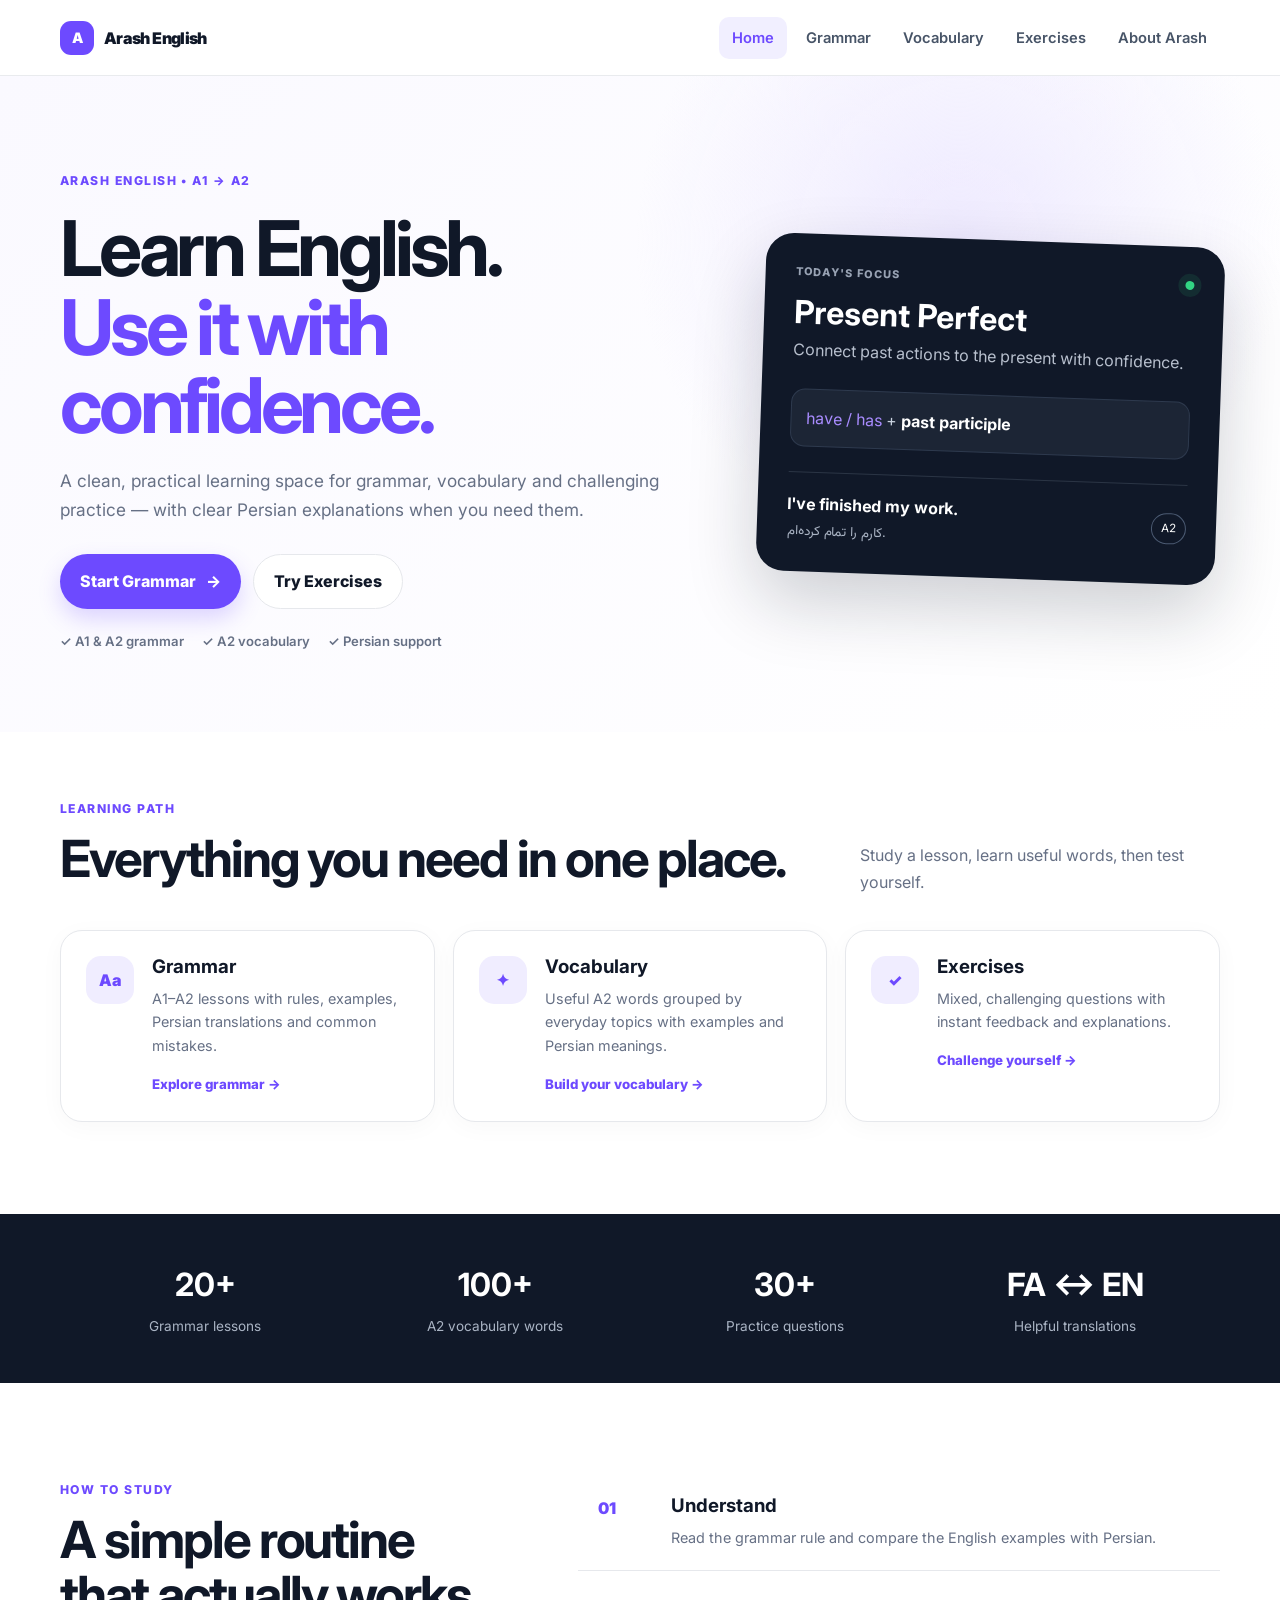
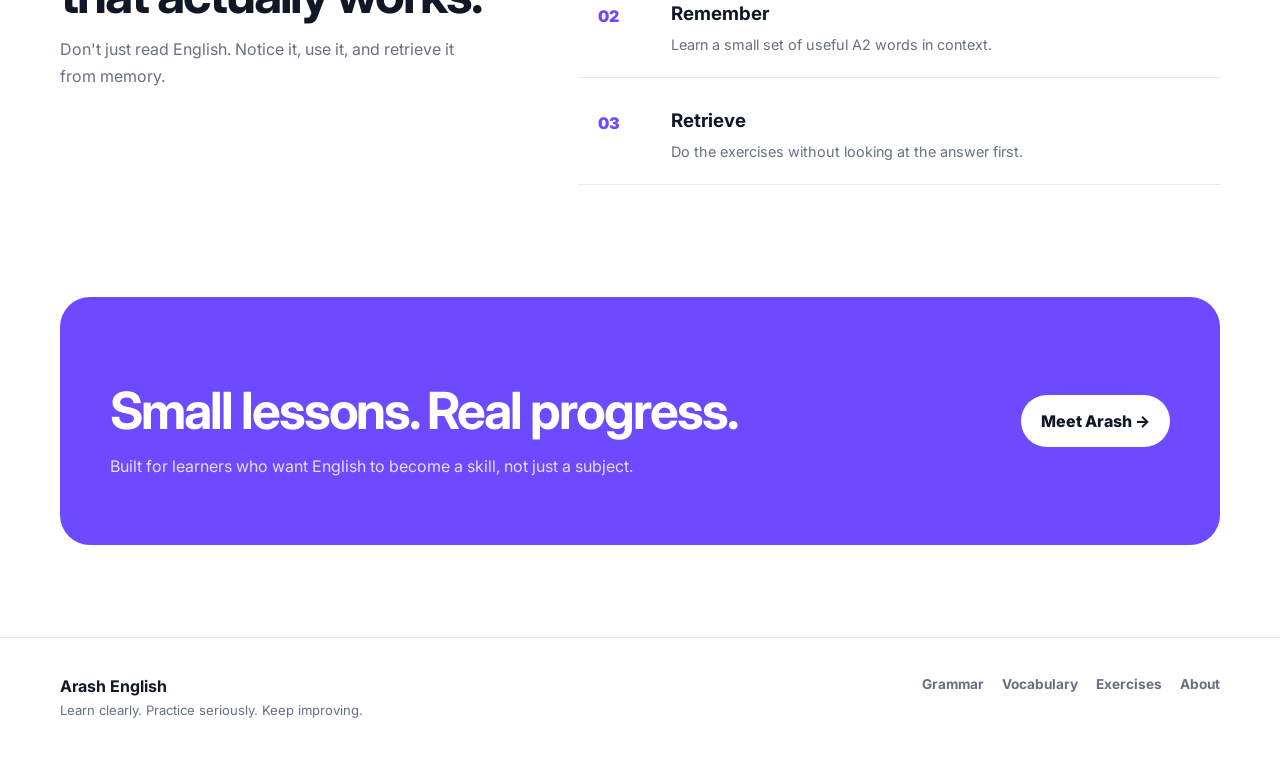
==== commit 52a4007b: "Upload files" ====
--- a/index.html
+++ b/index.html
@@ -1,73 +1,107 @@
 <!DOCTYPE html>
-<html lang="en">
+<html lang="en" dir="ltr">
 <head>
-<meta charset="UTF-8">
-<meta name="viewport" content="width=device-width, initial-scale=1.0">
-<meta name="description" content="Arash English — simple English grammar, vocabulary and exercises for beginners and A2 learners.">
-<title>Arash English | Learn English</title>
-<link rel="stylesheet" href="style.css">
+  <meta charset="UTF-8">
+  <meta name="viewport" content="width=device-width, initial-scale=1.0">
+  <meta name="description" content="Arash English — a modern English learning website for A1–A2 grammar, A2 vocabulary and challenging practice.">
+  <title>Arash English | Learn English with Confidence</title>
+  <link rel="preconnect" href="https://fonts.googleapis.com">
+  <link rel="preconnect" href="https://fonts.gstatic.com" crossorigin>
+  <link href="https://fonts.googleapis.com/css2?family=Inter:wght@400;500;600;700;800&family=Vazirmatn:wght@400;500;600;700;800&display=swap" rel="stylesheet">
+  <link rel="stylesheet" href="style.css">
 </head>
 <body>
-<header>
-<nav class="navbar">
-<a href="index.html" class="logo">ARASH</a>
-<button class="menu-toggle" aria-label="Open menu" aria-expanded="false">☰</button>
-<div class="nav-links">
-<a class="active" href="index.html">Home</a>
-<a href="grammar.html">Grammar</a>
-<a href="vocabulary.html">Vocabulary</a>
-<a href="exercises.html">Exercises</a>
-<a href="about.html">About</a>
-</div>
-</nav>
-</header>
+  <div id="site-header"></div>
 
-<main>
-<section class="hero">
-<div class="hero-content">
-<p class="eyebrow">WELCOME TO ARASH ENGLISH</p>
-<h1>Learn English.<span>Speak with confidence.</span></h1>
-<p class="hero-description">Simple English grammar, useful vocabulary, and practical exercises for beginners and A2 learners.</p>
-<div class="hero-buttons">
-<a href="grammar.html" class="button">Start Learning</a>
-<a href="vocabulary.html" class="button secondary">Build Vocabulary</a>
-</div>
-<div class="hero-note"><strong>هدف:</strong> یادگیری مرحله‌به‌مرحله، با توضیح ساده و تمرین واقعی.</div>
-</div>
-<div class="hero-card">
-<div class="hero-card-top"><span>ARASH ENGLISH</span><span>A1 → A2</span></div>
-<div class="hero-orbit"><span>Grammar</span><span>Vocabulary</span><span>Practice</span></div>
-<div class="hero-card-bottom">Learn • Practice • Improve</div>
-</div>
-</section>
+  <main>
+    <section class="hero">
+      <div class="container hero-grid">
+        <div class="hero-copy">
+          <span class="eyebrow">ARASH ENGLISH • A1 → A2</span>
+          <h1>Learn English.<br><span>Use it with confidence.</span></h1>
+          <p class="hero-text">A clean, practical learning space for grammar, vocabulary and challenging practice — with clear Persian explanations when you need them.</p>
+          <div class="hero-actions">
+            <a class="btn btn-primary" href="grammar.html">Start Grammar <span>→</span></a>
+            <a class="btn btn-secondary" href="exercises.html">Try Exercises</a>
+          </div>
+          <div class="hero-trust">
+            <span>✓ A1 & A2 grammar</span>
+            <span>✓ A2 vocabulary</span>
+            <span>✓ Persian support</span>
+          </div>
+        </div>
+        <div class="hero-card">
+          <div class="hero-card-top">
+            <span class="mini-label">TODAY'S FOCUS</span>
+            <span class="status-dot"></span>
+          </div>
+          <h3>Present Perfect</h3>
+          <p>Connect past actions to the present with confidence.</p>
+          <div class="formula"><span>have / has</span> + <strong>past participle</strong></div>
+          <div class="example-line">
+            <div><b>I've finished my work.</b><small>کارم را تمام کرده‌ام.</small></div>
+            <div class="level-pill">A2</div>
+          </div>
+        </div>
+      </div>
+    </section>
 
-<section class="learning">
-<p class="eyebrow center">LEARN ENGLISH</p>
-<h2>Everything you need to improve</h2>
-<p class="section-description">Start with the basics and gradually move toward A2-level English.</p>
-<div class="feature-grid">
-<a href="grammar.html" class="feature-card"><div class="icon">📚</div><h3>Grammar</h3><p>Master essential grammar from the verb to be to past, future, questions, modals and comparisons.</p><span>Explore Grammar →</span></a>
-<a href="vocabulary.html" class="feature-card"><div class="icon">🗣️</div><h3>Vocabulary</h3><p>Learn useful A1–A2 words with Persian meanings, examples and practical categories.</p><span>Learn Vocabulary →</span></a>
-<a href="exercises.html" class="feature-card"><div class="icon">✏️</div><h3>Exercises</h3><p>Challenge yourself with grammar and vocabulary questions, instant feedback and a final score.</p><span>Practice Now →</span></a>
-</div>
-</section>
+    <section class="section section-tight">
+      <div class="container">
+        <div class="section-heading">
+          <div><span class="eyebrow">LEARNING PATH</span><h2>Everything you need in one place.</h2></div>
+          <p>Study a lesson, learn useful words, then test yourself.</p>
+        </div>
+        <div class="feature-grid">
+          <a class="feature-card" href="grammar.html">
+            <div class="feature-icon">Aa</div>
+            <div><h3>Grammar</h3><p>A1–A2 lessons with rules, examples, Persian translations and common mistakes.</p><span class="card-link">Explore grammar →</span></div>
+          </a>
+          <a class="feature-card" href="vocabulary.html">
+            <div class="feature-icon">✦</div>
+            <div><h3>Vocabulary</h3><p>Useful A2 words grouped by everyday topics with examples and Persian meanings.</p><span class="card-link">Build your vocabulary →</span></div>
+          </a>
+          <a class="feature-card" href="exercises.html">
+            <div class="feature-icon">✓</div>
+            <div><h3>Exercises</h3><p>Mixed, challenging questions with instant feedback and explanations.</p><span class="card-link">Challenge yourself →</span></div>
+          </a>
+        </div>
+      </div>
+    </section>
 
-<section class="roadmap">
-<div><p class="eyebrow">YOUR ROADMAP</p><h2>From basic sentences to confident English.</h2><p>Work through the lessons in order, review vocabulary, then test yourself with exercises.</p></div>
-<div class="roadmap-steps">
-<div><b>01</b><span>Build the foundation<br><small>To be • Pronouns • Articles</small></span></div>
-<div><b>02</b><span>Talk about daily life<br><small>Present • Questions • Prepositions</small></span></div>
-<div><b>03</b><span>Talk about time<br><small>Past • Future • Modals</small></span></div>
-<div><b>04</b><span>Reach A2<br><small>Comparatives • Present Perfect • More practice</small></span></div>
-</div>
-</section>
+    <section class="section dark-section">
+      <div class="container stats-grid">
+        <div><strong>20+</strong><span>Grammar lessons</span></div>
+        <div><strong>100+</strong><span>A2 vocabulary words</span></div>
+        <div><strong>30+</strong><span>Practice questions</span></div>
+        <div><strong>FA ↔ EN</strong><span>Helpful translations</span></div>
+      </div>
+    </section>
 
-<section class="cta">
-<p class="eyebrow">READY?</p><h2>Small lessons. Real progress.</h2><p>یادگیری زبان را با قدم‌های کوچک اما پیوسته شروع کن.</p><a href="grammar.html" class="button">Start Your First Lesson →</a>
-</section>
-</main>
+    <section class="section">
+      <div class="container split-section">
+        <div>
+          <span class="eyebrow">HOW TO STUDY</span>
+          <h2>A simple routine that actually works.</h2>
+          <p class="muted">Don't just read English. Notice it, use it, and retrieve it from memory.</p>
+        </div>
+        <div class="steps">
+          <div class="step"><span>01</span><div><h3>Understand</h3><p>Read the grammar rule and compare the English examples with Persian.</p></div></div>
+          <div class="step"><span>02</span><div><h3>Remember</h3><p>Learn a small set of useful A2 words in context.</p></div></div>
+          <div class="step"><span>03</span><div><h3>Retrieve</h3><p>Do the exercises without looking at the answer first.</p></div></div>
+        </div>
+      </div>
+    </section>
 
-<footer><h2>ARASH</h2><p>Learn English. Improve yourself.</p><div class="footer-links"><a href="index.html">Home</a><a href="grammar.html">Grammar</a><a href="vocabulary.html">Vocabulary</a><a href="exercises.html">Exercises</a><a href="about.html">About</a></div><p class="copyright">© 2026 Arash English</p></footer>
-<script src="script.js"></script>
+    <section class="section cta-section">
+      <div class="container cta-box">
+        <div><span class="eyebrow">YOUR ENGLISH JOURNEY</span><h2>Small lessons. Real progress.</h2><p>Built for learners who want English to become a skill, not just a subject.</p></div>
+        <a class="btn btn-light" href="about.html">Meet Arash →</a>
+      </div>
+    </section>
+  </main>
+
+  <div id="site-footer"></div>
+  <script src="script.js"></script>
 </body>
 </html>
--- a/style.css
+++ b/style.css
@@ -1,37 +1,124 @@
-*{margin:0;padding:0;box-sizing:border-box}
-:root{--navy:#172033;--blue:#4169e1;--muted:#667085;--soft:#f7f9fc;--line:#e8ebf0;--pale:#eef2ff;--success:#17804f;--danger:#c53b3b}
+/* ARASH ENGLISH — professional responsive design */
+:root{
+  --ink:#101828; --muted:#667085; --line:#e6e8ec; --surface:#f7f8fa; --white:#fff;
+  --primary:#6d4aff; --primary-dark:#5031d8; --accent:#11b981; --dark:#101828;
+  --shadow:0 18px 50px rgba(16,24,40,.08); --radius:22px; --radius-sm:14px;
+}
+*{box-sizing:border-box}
 html{scroll-behavior:smooth}
-body{font-family:Arial,sans-serif;color:var(--navy);background:#fff;line-height:1.5}
-button,input{font:inherit}
-header{border-bottom:1px solid var(--line);background:#fff;position:sticky;top:0;z-index:20}
-.navbar{max-width:1200px;margin:auto;padding:18px 30px;display:flex;align-items:center;justify-content:space-between}
-.logo{font-size:26px;font-weight:800;letter-spacing:3px;color:var(--navy);text-decoration:none}
-.nav-links{display:flex;gap:28px;align-items:center}
-.nav-links a{color:var(--navy);text-decoration:none;font-size:15px;padding:8px 0;position:relative}
-.nav-links a:after{content:"";position:absolute;left:0;right:100%;bottom:0;height:2px;background:var(--blue);transition:.2s}
-.nav-links a:hover:after,.nav-links a.active:after{right:0}
-.nav-links a:hover,.nav-links a.active{color:var(--blue)}
-.menu-toggle{display:none;border:0;background:none;font-size:25px;cursor:pointer;color:var(--navy)}
-.hero{max-width:1200px;margin:auto;min-height:650px;padding:80px 30px;display:flex;align-items:center;justify-content:space-between;gap:70px}
-.hero-content{max-width:680px}.eyebrow{color:var(--blue);font-size:12px;font-weight:800;letter-spacing:2px;margin-bottom:18px}
-.hero h1{font-size:64px;line-height:1.08;margin-bottom:24px;letter-spacing:-2px}.hero h1 span{display:block;color:var(--blue)}
-.hero-description{color:var(--muted);font-size:19px;line-height:1.75;max-width:610px;margin-bottom:28px}
-.hero-buttons{display:flex;gap:12px;flex-wrap:wrap}.button{display:inline-block;border:0;padding:14px 22px;background:var(--blue);color:white;text-decoration:none;border-radius:9px;font-weight:800;cursor:pointer;transition:.2s}
-.button:hover{background:#3154c7;transform:translateY(-2px)}.button.secondary{background:var(--pale);color:var(--blue)}
-.hero-note{margin-top:22px;color:var(--muted);font-size:14px}.hero-card{width:390px;height:430px;border-radius:32px;background:linear-gradient(145deg,#f7f9fc,#eef2ff);border:1px solid var(--line);padding:25px;display:flex;flex-direction:column;justify-content:space-between;box-shadow:0 25px 70px rgba(23,32,51,.08)}
-.hero-card-top,.hero-card-bottom{display:flex;justify-content:space-between;font-size:11px;letter-spacing:2px;font-weight:800;color:var(--muted)}.hero-orbit{flex:1;display:flex;align-items:center;justify-content:center;position:relative;min-height:260px}
-.hero-orbit:before,.hero-orbit:after{content:"";position:absolute;border:1px solid #cbd5ff;border-radius:50%}.hero-orbit:before{width:230px;height:230px}.hero-orbit:after{width:150px;height:150px}
-.hero-orbit span{position:absolute;background:#fff;border:1px solid var(--line);padding:13px 17px;border-radius:50px;font-weight:800;box-shadow:0 8px 25px rgba(23,32,51,.07)}.hero-orbit span:nth-child(1){top:35px}.hero-orbit span:nth-child(2){left:10px;bottom:50px}.hero-orbit span:nth-child(3){right:5px;bottom:70px}
-.learning{background:var(--soft);padding:90px 30px;text-align:center}.center{text-align:center}.learning h2,.roadmap h2,.cta h2{font-size:42px;margin-bottom:14px}.section-description{color:var(--muted);margin-bottom:45px}
-.feature-grid{max-width:1100px;margin:auto;display:grid;grid-template-columns:repeat(3,1fr);gap:22px}.feature-card{background:white;padding:32px;border-radius:18px;text-align:left;text-decoration:none;color:var(--navy);box-shadow:0 8px 30px rgba(0,0,0,.05);transition:.2s}.feature-card:hover{transform:translateY(-5px)}.icon{font-size:34px;margin-bottom:18px}.feature-card h3{font-size:23px;margin-bottom:12px}.feature-card p{color:var(--muted);line-height:1.65;margin-bottom:22px}.feature-card span,.lesson-card strong{color:var(--blue);font-weight:800}
-.roadmap{max-width:1100px;margin:auto;padding:100px 30px;display:grid;grid-template-columns:1fr 1fr;gap:80px;align-items:center}.roadmap>div>p:not(.eyebrow){color:var(--muted);line-height:1.7}.roadmap-steps{display:grid;gap:12px}.roadmap-steps div{display:flex;gap:18px;align-items:center;padding:20px;border:1px solid var(--line);border-radius:14px}.roadmap-steps b{color:var(--blue);font-size:13px}.roadmap-steps span{font-weight:800}.roadmap-steps small{color:var(--muted);font-weight:normal}.cta{margin:20px auto 100px;max-width:1100px;background:var(--navy);color:white;padding:65px 45px;border-radius:24px;text-align:center}.cta p:not(.eyebrow){color:#c5ccda;margin-bottom:25px}
-.page{max-width:1100px;margin:auto;padding:75px 30px}.page h1,.lesson h1{font-size:52px;line-height:1.1;margin-bottom:18px}.page-intro{color:var(--muted);font-size:18px;line-height:1.75;max-width:720px;margin-bottom:42px}.persian{direction:rtl;text-align:left;color:#596579}
-.level-tabs{display:flex;gap:10px;margin-bottom:40px}.level-tabs a{padding:11px 18px;border-radius:30px;background:var(--soft);color:var(--muted);text-decoration:none;font-weight:800}.level-tabs a.selected{background:var(--blue);color:#fff}
-.lesson-section{margin-bottom:65px}.section-heading{display:flex;justify-content:space-between;align-items:center;margin-bottom:22px}.section-heading h2{font-size:30px}.section-heading span{color:var(--muted);font-weight:800}.lesson-grid{display:grid;grid-template-columns:repeat(3,1fr);gap:20px}.lesson-card{padding:28px;border:1px solid var(--line);border-radius:15px;text-decoration:none;color:var(--navy);transition:.2s;min-height:225px;display:flex;flex-direction:column}.lesson-card:hover{border-color:var(--blue);transform:translateY(-4px)}.lesson-card>span{color:var(--blue);font-weight:800;font-size:12px}.lesson-card h2{margin:17px 0 10px;font-size:22px}.lesson-card p{color:var(--muted);line-height:1.6;margin-bottom:20px}.lesson-card strong{margin-top:auto}.lesson-card.coming{background:var(--soft);opacity:.82}.lesson-card.coming strong{color:#7b8494}.coming-banner{margin-top:25px;padding:35px;background:var(--pale);border-radius:18px;display:flex;justify-content:space-between;align-items:center;gap:25px}.coming-banner h2{margin-bottom:8px}.coming-banner p:not(.eyebrow){color:var(--muted);max-width:650px}
-.lesson{max-width:900px;margin:auto;padding:70px 30px}.lesson-box{background:var(--soft);padding:32px;border-radius:15px;margin-bottom:22px}.lesson-box h2{margin-bottom:13px}.lesson-box p{color:#4b5563;line-height:1.75;margin-bottom:8px}.examples{display:flex;flex-direction:column;gap:7px;margin-top:15px}.lesson table{width:100%;border-collapse:collapse;margin-top:20px;background:white}.lesson th,.lesson td{padding:13px;text-align:left;border-bottom:1px solid var(--line)}.lesson th{background:var(--blue);color:white}.practice button,.exercise button{border:1px solid #dbe2f4;background:var(--pale);color:var(--blue);padding:12px 18px;border-radius:7px;margin:15px 5px 5px 0;cursor:pointer;font-weight:800}.practice button:hover,.exercise button:hover{background:var(--blue);color:white}.correct{color:var(--success)!important;font-weight:800}.wrong{color:var(--danger)!important;font-weight:800}
-.vocab-tools{display:flex;justify-content:space-between;gap:20px;align-items:center;margin-bottom:28px;flex-wrap:wrap}.vocab-tools input{width:300px;padding:13px 16px;border:1px solid var(--line);border-radius:9px;outline:none}.vocab-tools input:focus{border-color:var(--blue)}.filter-buttons{display:flex;gap:8px;flex-wrap:wrap}.filter{border:0;background:var(--soft);padding:10px 13px;border-radius:20px;cursor:pointer;color:var(--muted);font-weight:700}.filter.active{background:var(--blue);color:white}.word-grid{display:grid;grid-template-columns:repeat(3,1fr);gap:20px}.word-card{padding:26px;background:var(--soft);border-radius:15px;position:relative}.word-card .level{display:inline-block;color:var(--blue);font-size:11px;font-weight:800;letter-spacing:1px;margin-bottom:10px}.word-card h2{font-size:23px;margin-bottom:7px}.word-card p{color:var(--muted);margin-bottom:13px}.word-card strong{display:block;margin-bottom:5px}.word-card small{color:#7a8495;display:block}.empty-state{text-align:center;color:var(--muted);padding:40px}
-.quiz-header{display:flex;justify-content:space-between;border-bottom:1px solid var(--line);padding-bottom:18px;margin-bottom:22px}.quiz-card{background:var(--soft);padding:35px;border-radius:18px}.quiz-card h2{margin:12px 0 24px}.options{display:grid;grid-template-columns:1fr 1fr;gap:12px}.option{padding:15px;text-align:left;border:1px solid var(--line);background:white;border-radius:10px;cursor:pointer;color:var(--navy)}.option:hover:not(:disabled){border-color:var(--blue)}.option:disabled{cursor:default}.correct-option{border-color:var(--success)!important;background:#eaf8f1!important}.wrong-option{border-color:var(--danger)!important;background:#fff0f0!important}.feedback{margin-top:20px;min-height:25px}.quiz-actions{display:flex;gap:10px;margin-top:20px}.final-score{text-align:center;background:var(--soft);padding:55px 25px;border-radius:20px}.final-score h2{font-size:65px;margin:10px}.final-score p{color:var(--muted);margin:8px}
-.about{max-width:1050px;margin:auto;padding:100px 30px;display:grid;grid-template-columns:380px 1fr;gap:80px;align-items:center}.about-visual{height:440px;border-radius:28px;background:linear-gradient(145deg,var(--navy),#28395e);color:white;display:flex;flex-direction:column;align-items:center;justify-content:center;position:relative;overflow:hidden}.about-visual:before{content:"";width:270px;height:270px;border:1px solid #65759a;border-radius:50%;position:absolute}.about-visual span{font-size:48px;letter-spacing:7px;font-weight:800;z-index:1}.about-visual b{letter-spacing:5px;color:#bfc9df;z-index:1}.about-visual small{margin-top:28px;color:#bfc9df;z-index:1}.about-text h1{font-size:50px;line-height:1.1;margin-bottom:25px}.about-text h1 span{color:var(--blue)}.about-text p:not(.eyebrow){color:var(--muted);line-height:1.8;margin-bottom:17px}.about-values{max-width:1050px;margin:0 auto 100px;padding:0 30px;display:grid;grid-template-columns:repeat(3,1fr);gap:20px}.about-values div{padding:28px;border:1px solid var(--line);border-radius:15px}.about-values span{color:var(--blue);font-weight:800}.about-values h3{font-size:22px;margin:12px 0 7px}.about-values p{color:var(--muted)}
-footer{background:var(--navy);color:white;text-align:center;padding:55px 20px}footer h2{margin-bottom:10px;letter-spacing:3px}footer p{color:#b8c0d0}.footer-links{margin:25px 0;display:flex;justify-content:center;gap:22px;flex-wrap:wrap}.footer-links a{color:#b8c0d0;text-decoration:none}.footer-links a:hover{color:white}.copyright{font-size:13px}
-@media(max-width:900px){.hero{flex-direction:column;text-align:center;padding-top:60px}.hero-card{width:min(390px,100%)}.feature-grid,.lesson-grid,.word-grid{grid-template-columns:1fr 1fr}.roadmap{grid-template-columns:1fr;gap:40px}.about{grid-template-columns:1fr;gap:40px}.about-visual{max-width:420px;margin:auto;width:100%}}
-@media(max-width:650px){header{position:relative}.navbar{padding:16px 20px}.menu-toggle{display:block}.nav-links{display:none;position:absolute;left:0;right:0;top:100%;background:white;border-bottom:1px solid var(--line);padding:15px 20px;flex-direction:column;align-items:flex-start;gap:8px}.nav-links.open{display:flex}.hero{padding:55px 20px;min-height:auto}.hero h1{font-size:44px;letter-spacing:-1px}.hero-description{font-size:17px}.hero-buttons{justify-content:center}.hero-card{height:350px}.learning,.page{padding:65px 20px}.learning h2,.roadmap h2,.cta h2{font-size:32px}.feature-grid,.lesson-grid,.word-grid,.options,.about-values{grid-template-columns:1fr}.page h1,.lesson h1,.about-text h1{font-size:40px}.roadmap{padding:70px 20px}.cta{margin:10px 20px 70px;padding:45px 25px}.coming-banner{flex-direction:column;align-items:flex-start}.lesson{padding:55px 20px}.lesson-box{padding:24px}.lesson table{font-size:13px;display:block;overflow-x:auto;white-space:nowrap}.about{padding:70px 20px}.about-visual{height:330px}.vocab-tools input{width:100%}}
+body{margin:0;color:var(--ink);background:#fff;font-family:Inter,Arial,sans-serif;line-height:1.65}
+button,input,select{font:inherit}
+a{color:inherit;text-decoration:none}
+.container{width:min(1160px,calc(100% - 40px));margin:auto}
+.narrow{width:min(850px,calc(100% - 40px))}
+.page-main{min-height:70vh}
+.eyebrow{display:inline-flex;align-items:center;gap:8px;color:var(--primary);font-size:.76rem;font-weight:800;letter-spacing:.12em}
+.mini-label{font-size:.68rem;letter-spacing:.12em;font-weight:800;color:#98a2b3}
+h1,h2,h3,p{margin-top:0}
+h1{font-size:clamp(2.8rem,6vw,5.2rem);line-height:1.02;letter-spacing:-.055em;margin:18px 0 22px}
+h2{font-size:clamp(2rem,4vw,3.2rem);line-height:1.08;letter-spacing:-.04em;margin:10px 0 14px}
+h3{line-height:1.2;margin-bottom:8px}
+p{color:var(--muted)}
+.muted{color:var(--muted)}
+.persian{font-family:Vazirmatn,Tahoma,sans-serif;direction:rtl;text-align:left;line-height:2;color:#344054}
+.btn{border:0;border-radius:999px;padding:13px 20px;font-weight:800;display:inline-flex;justify-content:center;align-items:center;gap:10px;cursor:pointer;transition:.2s ease}
+.btn:hover{transform:translateY(-2px)}
+.btn-primary{background:var(--primary);color:#fff;box-shadow:0 10px 22px rgba(109,74,255,.22)}
+.btn-primary:hover{background:var(--primary-dark)}
+.btn-secondary{background:#fff;border:1px solid var(--line);color:var(--ink)}
+.btn-light{background:#fff;color:var(--ink)}
+.site-header{height:76px;border-bottom:1px solid rgba(230,232,236,.85);background:rgba(255,255,255,.9);backdrop-filter:blur(14px);position:sticky;top:0;z-index:50}
+.nav{height:76px;display:flex;align-items:center;justify-content:space-between}
+.logo{display:flex;align-items:center;gap:10px;font-weight:900;letter-spacing:-.04em}
+.logo-mark{width:34px;height:34px;border-radius:11px;background:var(--primary);color:#fff;display:grid;place-items:center;font-size:.9rem}
+.nav-links{display:flex;align-items:center;gap:6px}
+.nav-links a{padding:9px 13px;border-radius:10px;color:#475467;font-weight:600;font-size:.92rem}
+.nav-links a:hover,.nav-links a.active{background:#f1efff;color:var(--primary)}
+.menu-btn{display:none;border:0;background:var(--surface);border-radius:10px;padding:9px}
+.hero{background:radial-gradient(circle at 75% 25%,#eeeaff 0,transparent 30%),linear-gradient(135deg,#faf9ff,#fff);padding:90px 0 80px;overflow:hidden}
+.hero-grid{display:grid;grid-template-columns:1.15fr .85fr;gap:80px;align-items:center}
+.hero h1 span{color:var(--primary)}
+.hero-text{font-size:1.08rem;max-width:640px}
+.hero-actions{display:flex;gap:12px;margin:30px 0 22px;flex-wrap:wrap}
+.hero-trust{display:flex;gap:18px;flex-wrap:wrap;color:#667085;font-size:.82rem;font-weight:600}
+.hero-card{background:var(--dark);color:#fff;border-radius:28px;padding:30px;box-shadow:0 30px 70px rgba(16,24,40,.2);transform:rotate(2deg)}
+.hero-card p{color:#b8c0ce}
+.hero-card h3{font-size:2rem;margin:12px 0 5px}
+.hero-card-top{display:flex;justify-content:space-between;align-items:center}
+.status-dot{width:9px;height:9px;background:#32d583;border-radius:50%;box-shadow:0 0 0 7px rgba(50,213,131,.1)}
+.formula{background:#1c2535;border:1px solid #2e3a4e;border-radius:14px;padding:15px;margin:25px 0;color:#c9d2df}
+.formula span{color:#a98cff}.formula strong{color:#fff}
+.example-line{display:flex;justify-content:space-between;align-items:center;border-top:1px solid #2b3545;padding-top:18px}
+.example-line small{display:block;color:#aab4c4;margin-top:3px;font-family:Vazirmatn}
+.level-pill{font-size:.72rem;border:1px solid #4b5a72;padding:5px 9px;border-radius:999px}
+.section{padding:92px 0}.section-tight{padding-top:62px}.soft-section{background:var(--surface)}
+.section-heading{display:flex;justify-content:space-between;gap:30px;align-items:end;margin-bottom:30px}
+.section-heading>p{max-width:360px;margin-bottom:5px}
+.feature-grid{display:grid;grid-template-columns:repeat(3,1fr);gap:18px}
+.feature-card{display:flex;gap:18px;border:1px solid var(--line);border-radius:var(--radius);padding:25px;background:#fff;box-shadow:0 5px 25px rgba(16,24,40,.03);transition:.2s}
+.feature-card:hover{transform:translateY(-5px);box-shadow:var(--shadow)}
+.feature-icon{flex:0 0 48px;height:48px;border-radius:15px;background:#f0edff;color:var(--primary);display:grid;place-items:center;font-weight:900}
+.feature-card p{font-size:.9rem;margin-bottom:12px}.card-link{font-size:.83rem;font-weight:800;color:var(--primary)}
+.dark-section{background:var(--dark);color:#fff;padding:45px 0}.stats-grid{display:grid;grid-template-columns:repeat(4,1fr);text-align:center}
+.stats-grid strong{display:block;font-size:2rem}.stats-grid span{color:#aab4c4;font-size:.85rem}
+.split-section{display:grid;grid-template-columns:.8fr 1.2fr;gap:90px}
+.steps{display:grid;gap:12px}.step{display:grid;grid-template-columns:55px 1fr;gap:18px;padding:20px;border-bottom:1px solid var(--line)}
+.step>span{font-weight:900;color:var(--primary)}.step p{font-size:.9rem;margin:0}
+.cta-section{padding-top:20px}.cta-box{background:var(--primary);color:#fff;border-radius:30px;padding:50px;display:flex;align-items:center;justify-content:space-between;gap:30px}.cta-box p{color:#e4ddff}
+.page-hero{background:linear-gradient(135deg,#f8f7ff,#fff);padding:75px 0 55px;border-bottom:1px solid var(--line)}
+.page-hero h1{font-size:clamp(2.6rem,5vw,4.2rem)}
+.page-hero p{font-size:1.05rem;max-width:720px}
+.toolbar{display:flex;gap:14px;justify-content:space-between;align-items:center;margin-bottom:28px;flex-wrap:wrap}
+.search-wrap{display:flex;align-items:center;gap:9px;border:1px solid var(--line);border-radius:14px;padding:0 14px;min-width:300px;background:#fff}
+.search-wrap span{font-size:1.5rem;color:#98a2b3}.search-wrap input{border:0;outline:0;padding:13px 0;width:100%}
+.filter-tabs{display:flex;gap:5px;background:var(--surface);padding:5px;border-radius:13px}
+.filter-btn{border:0;background:transparent;padding:8px 14px;border-radius:9px;font-weight:700;color:#667085;cursor:pointer}
+.filter-btn.active{background:#fff;color:var(--primary);box-shadow:0 2px 8px rgba(16,24,40,.08)}
+.lesson-grid{display:grid;grid-template-columns:repeat(2,1fr);gap:16px}
+.lesson-card{border:1px solid var(--line);border-radius:20px;padding:22px;background:#fff;transition:.2s;cursor:pointer}
+.lesson-card:hover{box-shadow:var(--shadow);transform:translateY(-3px)}
+.lesson-top{display:flex;justify-content:space-between;align-items:center;margin-bottom:12px}
+.level-badge{font-size:.7rem;font-weight:900;padding:5px 9px;border-radius:999px;background:#f1efff;color:var(--primary)}
+.lesson-card h3{font-size:1.18rem}.lesson-card p{font-size:.9rem;margin-bottom:13px}
+.lesson-meta{font-size:.78rem;color:#98a2b3}
+.lesson-detail{margin-top:15px;padding-top:15px;border-top:1px solid var(--line);display:none}
+.lesson-card.open .lesson-detail{display:block}
+.rule-box{background:var(--surface);padding:15px;border-radius:12px;margin:10px 0;font-weight:700}
+.example{padding:11px 0;border-bottom:1px dashed var(--line)}.example:last-child{border-bottom:0}
+.example .fa{display:block;font-family:Vazirmatn;direction:rtl;color:#475467;margin-top:3px}
+.vocab-grid{display:grid;grid-template-columns:repeat(3,1fr);gap:15px}
+.vocab-card{border:1px solid var(--line);border-radius:18px;padding:19px;background:#fff}
+.vocab-card:hover{box-shadow:var(--shadow)}
+.word-row{display:flex;justify-content:space-between;gap:10px}.word{font-size:1.2rem;font-weight:850}.pos{font-size:.68rem;color:var(--primary);font-weight:900;text-transform:uppercase}
+.meaning{font-family:Vazirmatn;direction:rtl;color:#475467;margin:5px 0 12px}.vocab-example{font-size:.86rem}.vocab-example .fa{font-family:Vazirmatn;direction:rtl;color:#667085;margin-top:4px}
+.select-control{border:1px solid var(--line);border-radius:13px;background:#fff;padding:12px 14px;min-width:170px;outline:0}
+.exercise-layout{display:grid;grid-template-columns:1fr 310px;gap:22px;align-items:start}
+.quiz-card,.tip-card{border:1px solid var(--line);border-radius:24px;background:#fff;padding:28px;box-shadow:0 10px 35px rgba(16,24,40,.04)}
+.quiz-head{display:flex;justify-content:space-between;gap:20px;border-bottom:1px solid var(--line);padding-bottom:20px;margin-bottom:25px}
+.score-box{background:#f1efff;color:var(--primary);padding:10px 14px;border-radius:12px;font-weight:900;white-space:nowrap}
+.question{padding:20px 0;border-bottom:1px solid var(--line)}.question:last-child{border-bottom:0}
+.question-number{font-size:.72rem;font-weight:900;color:var(--primary);letter-spacing:.08em}.question h3{font-size:1.05rem;margin:6px 0 14px}
+.options{display:grid;gap:8px}.option{border:1px solid var(--line);border-radius:12px;padding:11px 13px;cursor:pointer;transition:.15s}.option:hover{border-color:#c8bfff;background:#faf9ff}.option input{margin-right:8px}
+.question.correct .option.selected{border-color:#12b76a;background:#ecfdf3}.question.incorrect .option.selected{border-color:#f04438;background:#fef3f2}
+.explanation{margin-top:12px;padding:12px 14px;border-radius:11px;background:var(--surface);font-size:.86rem;display:none}.question.answered .explanation{display:block}
+.quiz-actions{display:flex;gap:10px;margin-top:24px}.quiz-result{margin-top:18px;border-radius:15px;padding:17px;background:#f1efff;color:#40328c;font-weight:700}.hidden{display:none}
+.tip-card{position:sticky;top:100px;background:var(--dark);color:#fff}.tip-card p,.tip-card li{color:#b8c0ce}.tip-card ul{padding-left:20px}
+.about-hero{padding:90px 0;background:radial-gradient(circle at 90% 20%,#eeeaff,transparent 30%),#faf9ff}
+.about-grid{display:grid;grid-template-columns:1.15fr .85fr;gap:80px;align-items:center}.lead{font-size:1.12rem;max-width:680px}
+.profile-card{background:var(--dark);color:#fff;border-radius:26px;padding:28px;box-shadow:0 25px 60px rgba(16,24,40,.16)}
+.profile-avatar{width:75px;height:75px;border-radius:22px;background:var(--primary);display:grid;place-items:center;font-size:2rem;font-weight:900;margin-bottom:25px}
+.profile-card p{color:#aab4c4}.profile-line{border-top:1px solid #2d3748;margin:22px 0}.profile-meta{display:flex;justify-content:space-between;padding:8px 0;color:#98a2b3}.profile-meta b{color:#fff}
+.quote-grid{display:grid;grid-template-columns:1fr 1fr;gap:20px}.quote-card{border:1px solid var(--line);border-radius:24px;padding:30px}.quote-mark{font-size:3rem;color:var(--primary);line-height:.8}.quote-card blockquote{font-size:1.25rem;font-weight:700;line-height:1.45;margin:15px 0}.quote-card p{font-family:Vazirmatn;direction:rtl}
+.site-footer{border-top:1px solid var(--line);padding:35px 0;background:#fff}.footer-grid{display:flex;justify-content:space-between;gap:25px}.footer-grid p{font-size:.82rem}.footer-links{display:flex;gap:18px;font-size:.85rem;font-weight:700;color:#667085}
+.empty-state{grid-column:1/-1;text-align:center;padding:50px;color:#667085;border:1px dashed var(--line);border-radius:18px}
+@media(max-width:850px){
+  .nav-links{display:none;position:absolute;top:76px;left:0;right:0;background:#fff;border-bottom:1px solid var(--line);padding:12px 20px;flex-direction:column;align-items:stretch}.nav-links.open{display:flex}.nav-links a{text-align:center}.menu-btn{display:block}
+  .hero-grid,.about-grid,.split-section,.exercise-layout{grid-template-columns:1fr;gap:40px}.hero{padding:65px 0}.hero-card{transform:none}
+  .feature-grid,.lesson-grid,.vocab-grid{grid-template-columns:1fr 1fr}.stats-grid{grid-template-columns:1fr 1fr;gap:25px}
+  .section-heading{display:block}.section-heading>p{max-width:none}.cta-box{display:block}.cta-box .btn{margin-top:20px}
+  .tip-card{position:static}
+}
+@media(max-width:560px){
+  .container,.narrow{width:min(100% - 28px,1160px)}.hero h1{font-size:3rem}.feature-grid,.lesson-grid,.vocab-grid,.quote-grid{grid-template-columns:1fr}.section{padding:65px 0}.toolbar{align-items:stretch}.search-wrap{min-width:100%}.filter-tabs{justify-content:center}.select-control{width:100%}
+  .footer-grid{display:block}.footer-links{margin-top:15px}.cta-box{padding:30px}.quiz-card{padding:20px}
+}
